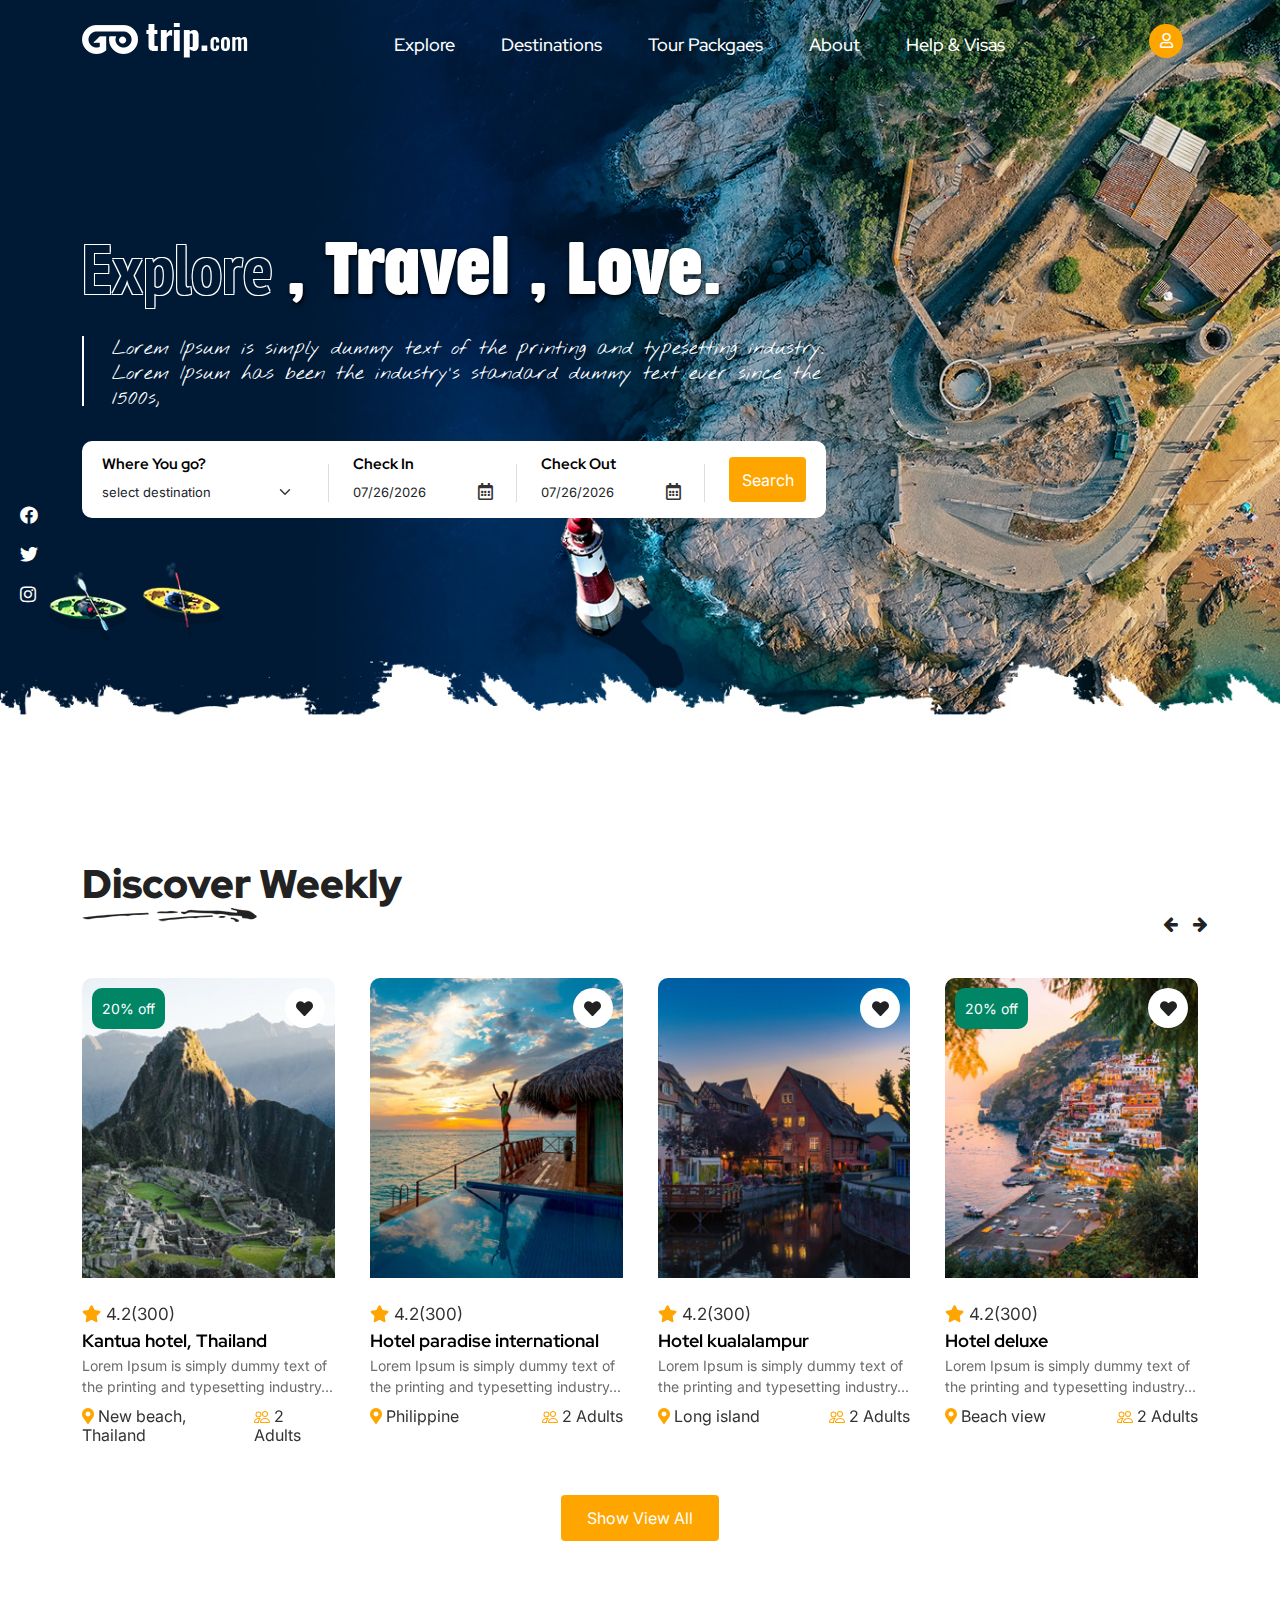
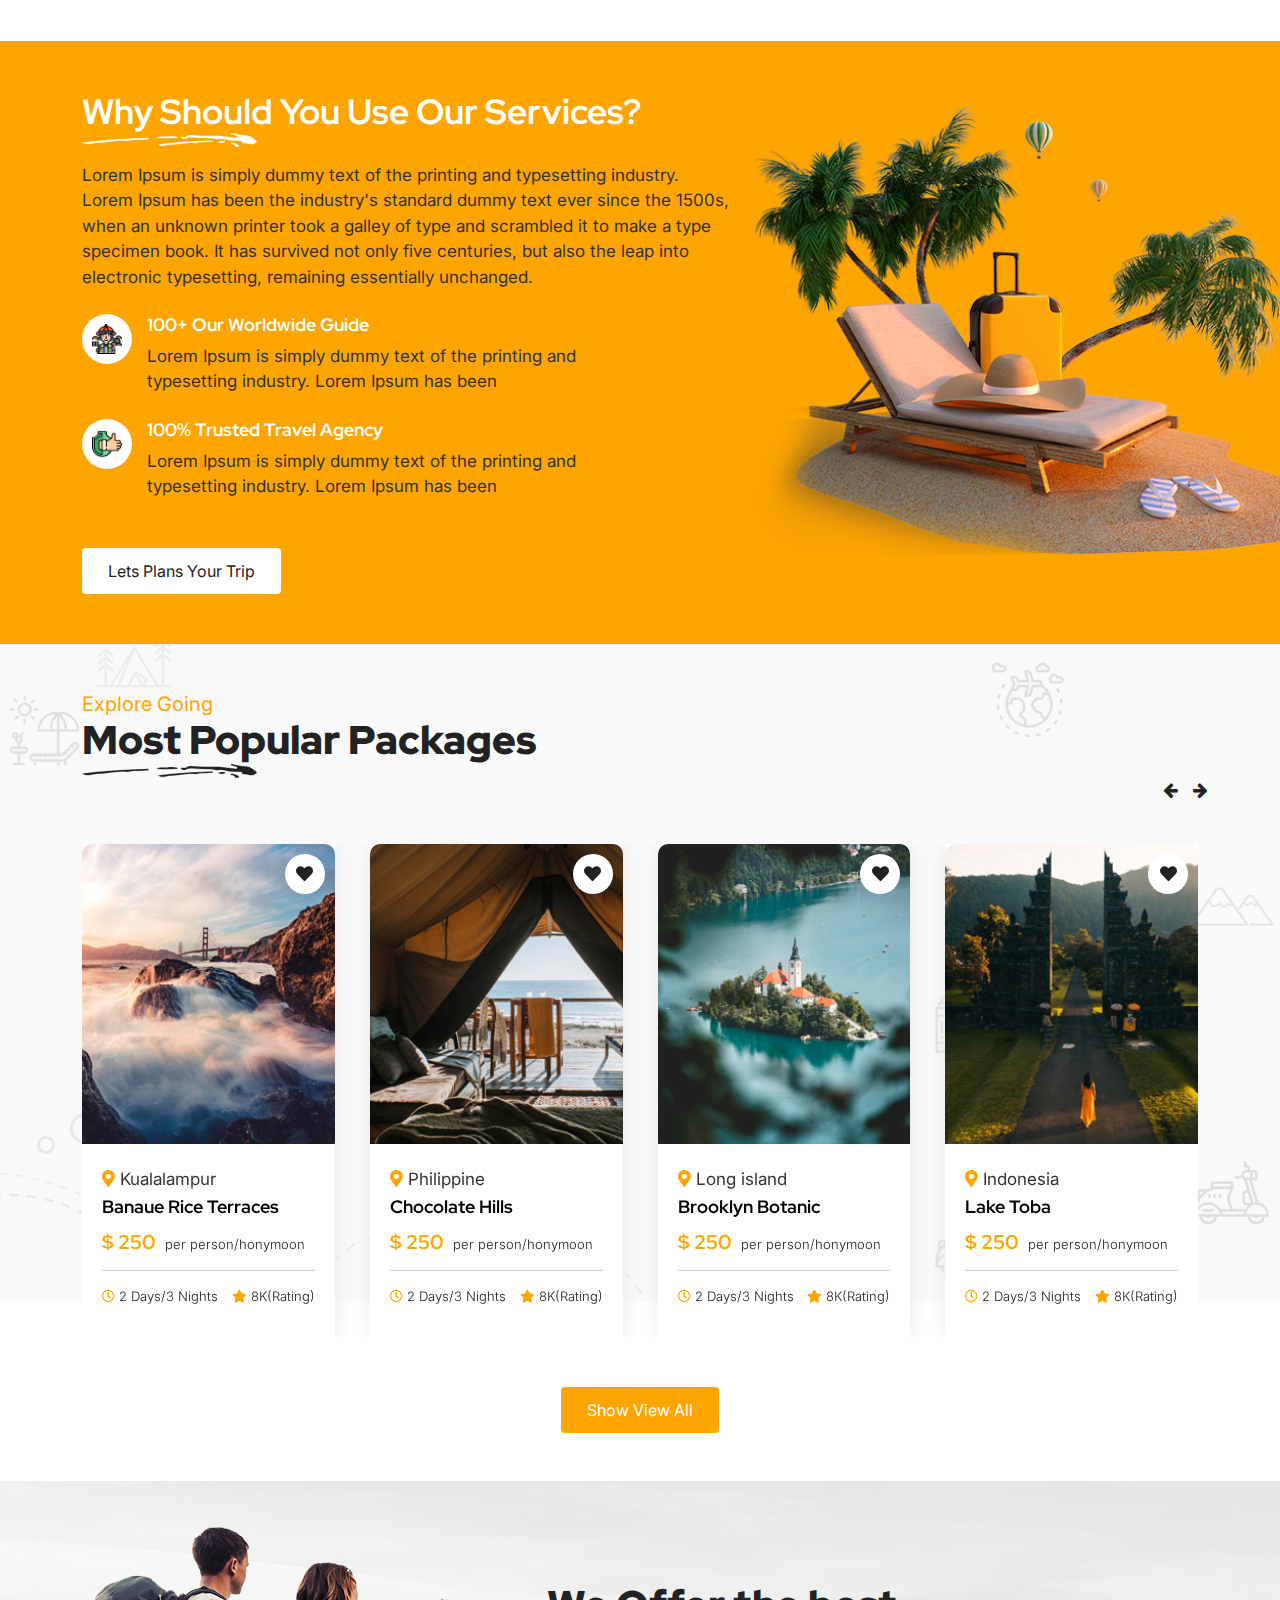
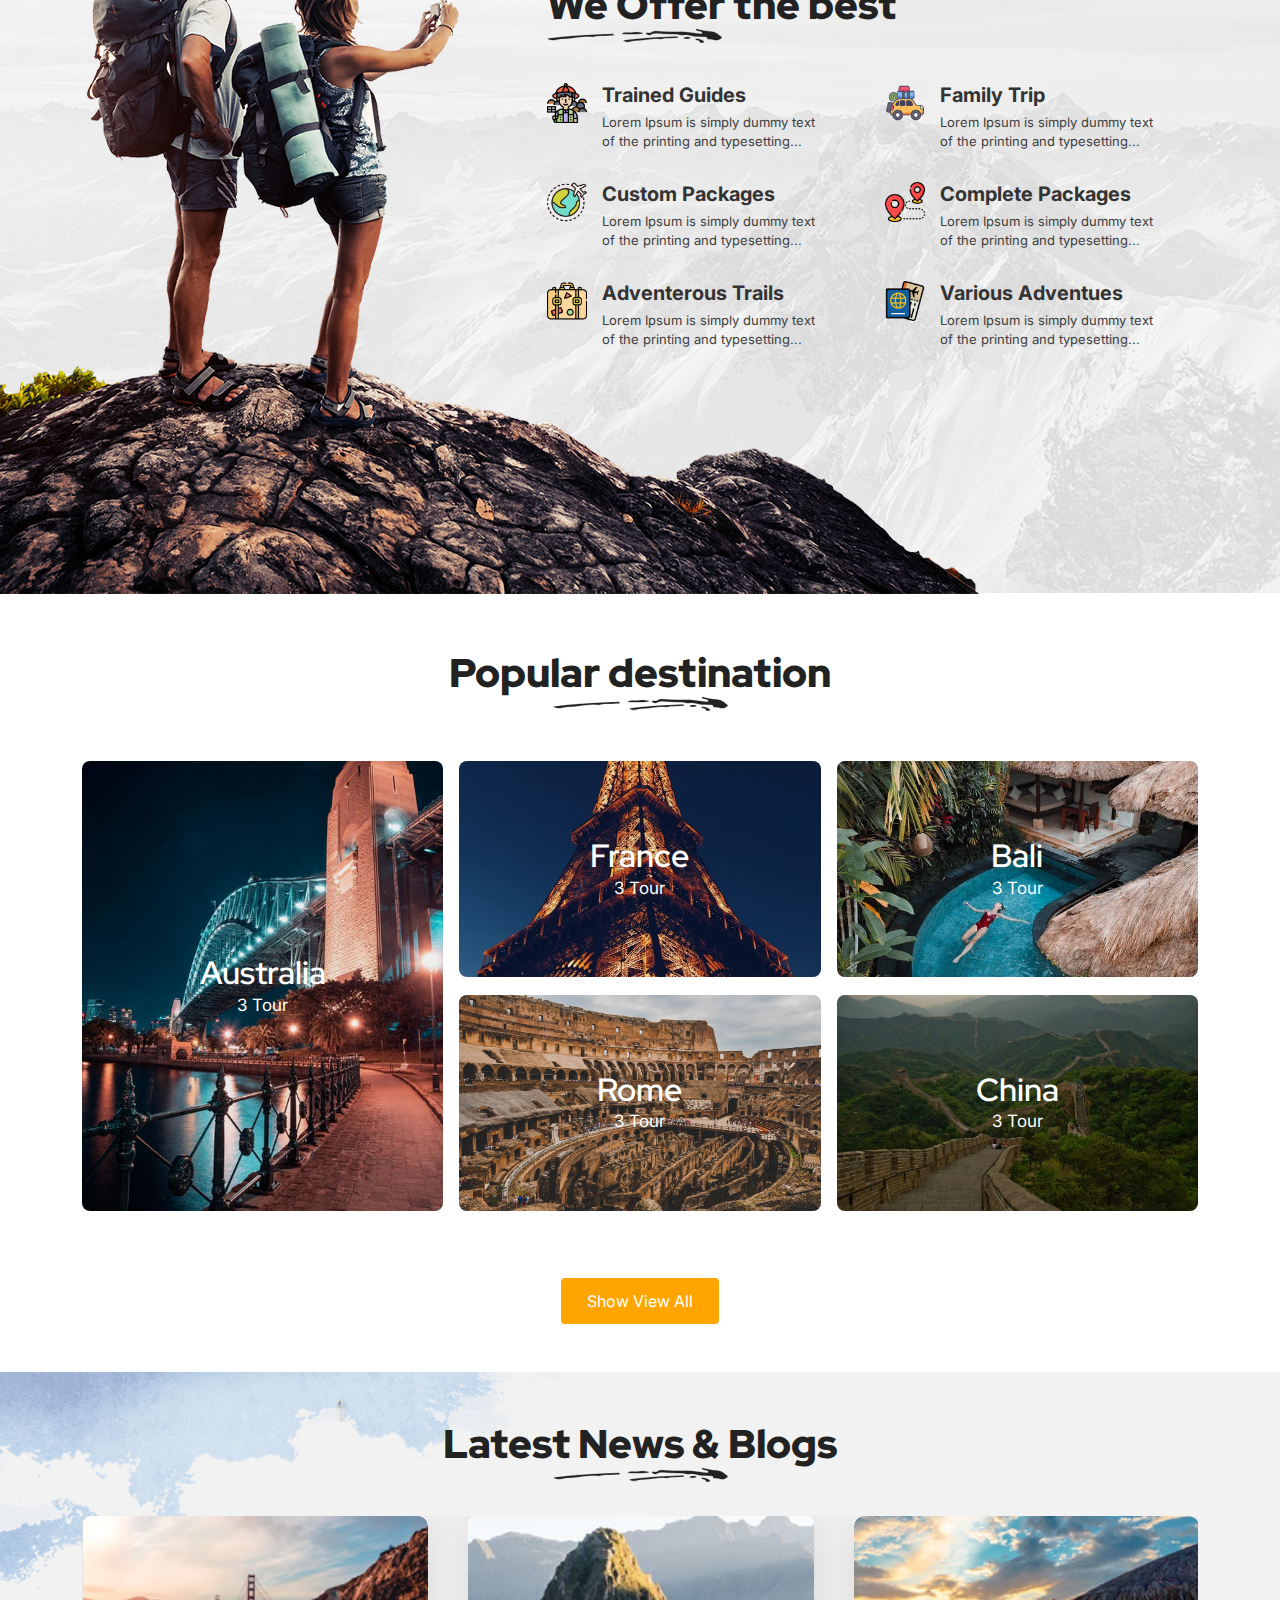
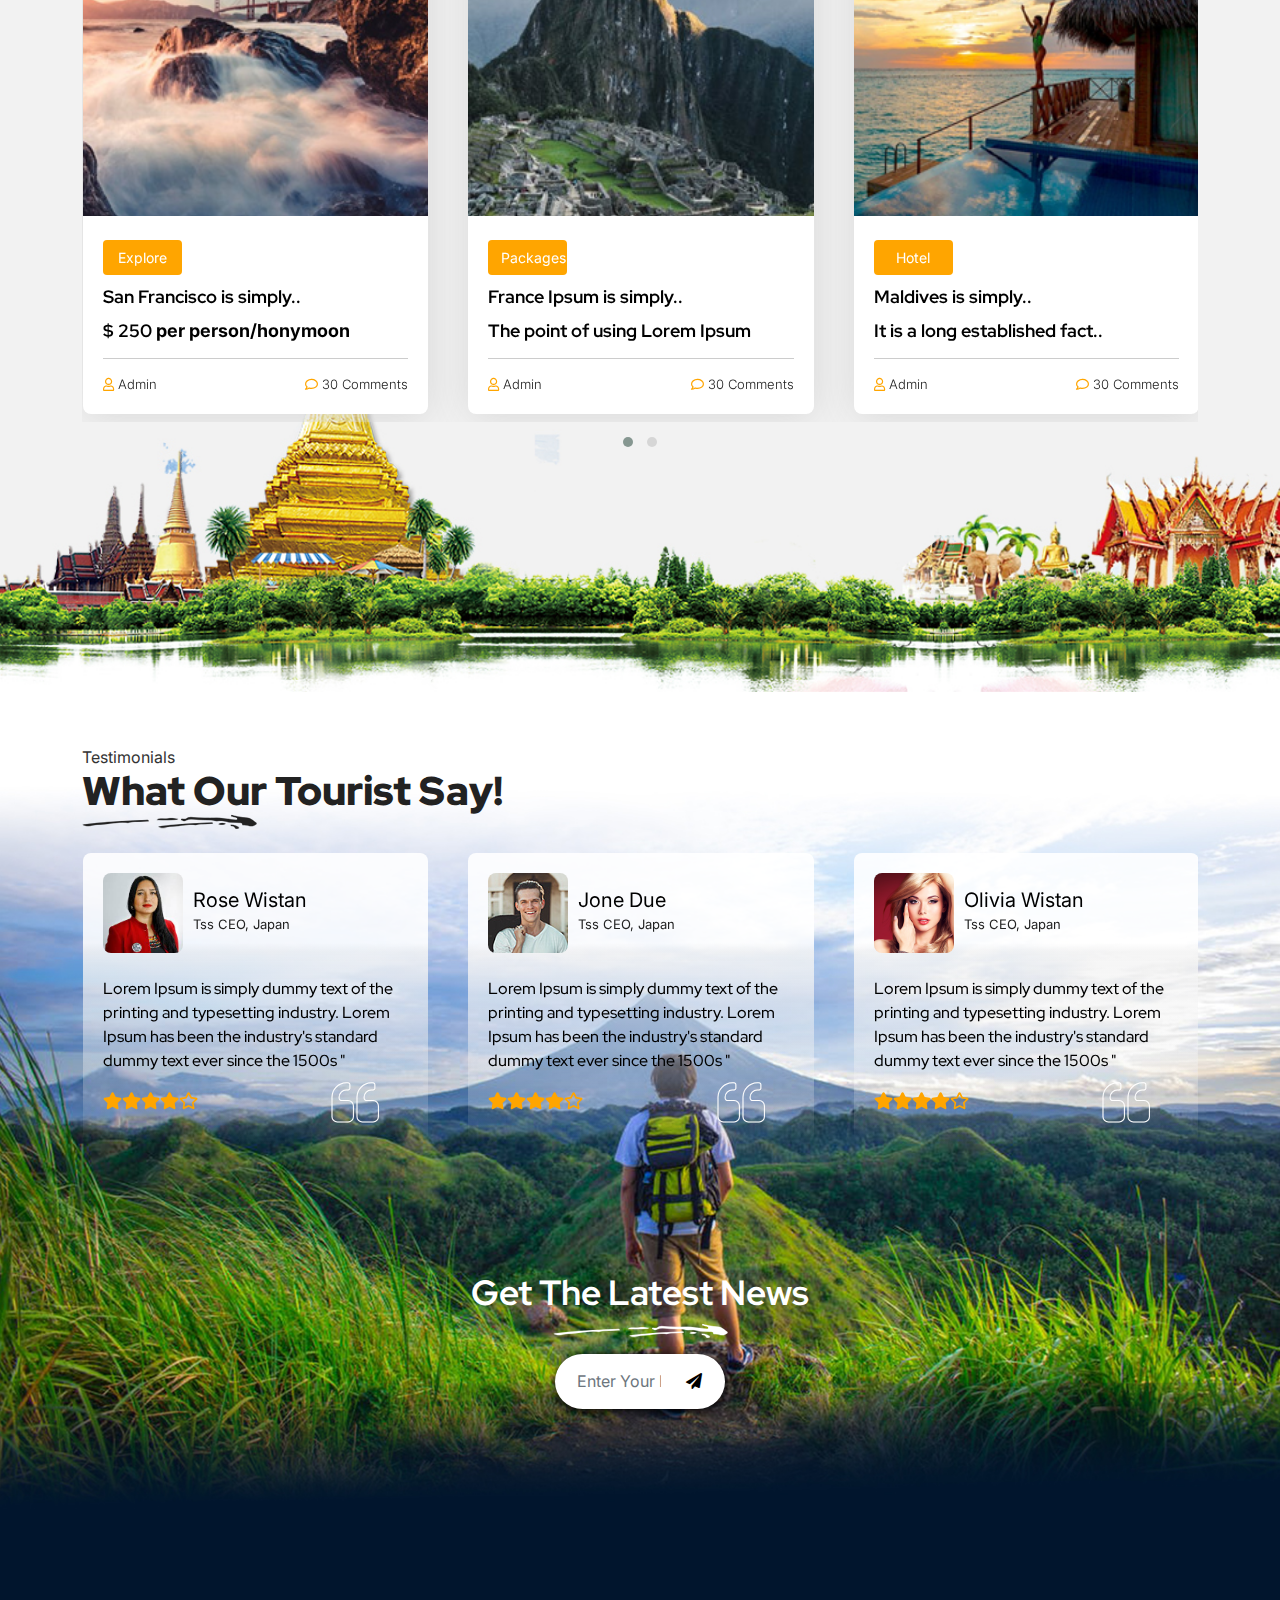
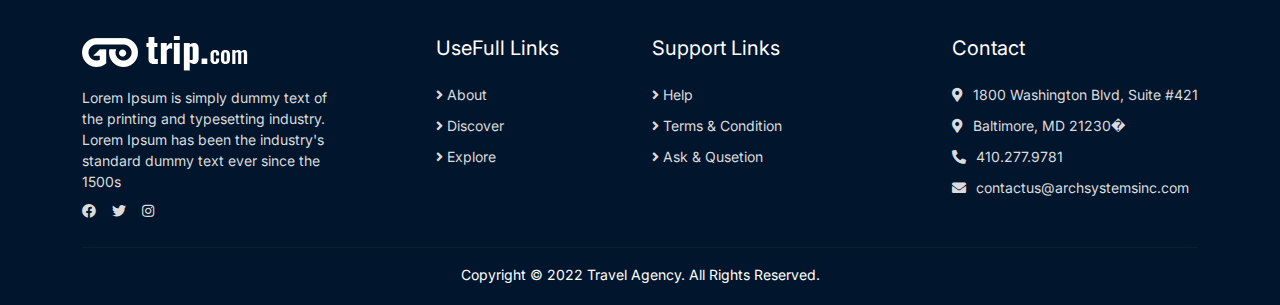
==== SIH-another(html)/index.html @ b0119474 "Major" ====
<!DOCTYPE html><html lang="en"><head>
    <!-- Required meta tags -->
    <meta charset="utf-8">
    <meta name="viewport" content="width=device-width, initial-scale=1">
    <title> Travel - Home </title>
    <link rel="shortcut icon" href="favicon.ico" type="image/x-icon">
    <!-- Bootstrap CSS -->
    <link href="css/bootstrap.min.css" rel="stylesheet">
    <link href="css/aos.css" rel="stylesheet">
    

     <link rel="stylesheet" href="css/aos_1.css">
    <link rel="stylesheet" href="css/bootstrap-icons.css">
    <link rel="stylesheet" type="text/css" href="css/font-awesome.min.css">

    <link rel="preconnect" href="https://fonts.googleapis.com">
    <link rel="preconnect" href="https://fonts.gstatic.com" crossorigin="">
    <link href="https://fonts.googleapis.com/css2?family=Inter:wght@200;300;400&amp;family=Kaushan+Script&amp;family=Nothing+You+Could+Do&amp;family=Open+Sans:wght@300;400;500;600&amp;family=PT+Sans+Narrow:wght@700&amp;family=Red+Hat+Display:wght@400;500;600;700;800;900&amp;display=swap" rel="stylesheet">

    <link href="css/all.min.css" rel="stylesheet">
    <link href="css/style.css" rel="stylesheet">
    
    <link rel="stylesheet" href="css/owl.carousel.min.css">
    <link rel="stylesheet" href="css/owl.theme.default.min.css">

    <link href="css/datepicker.css" rel="stylesheet" type="text/css">
   
  </head>

<body>
<header>
  <div class="main-menu-div float-start w-100">
    
    <nav class="navbar navbar-expand-lg navbar-light">
      <div class="container">
        <a class="navbar-brand" href="index.html">
            <img src="images/logo.png" class="delf" alt="logo">
            <img src="images/logo-color.png" class="color-logo" alt="logo">
        </a>
        <button class="navbar-toggler" type="button" data-bs-toggle="offcanvas" data-bs-target="#mobilemenu">
          <i class="fas fa-bars"></i>
        </button>
        <div class="collapse navbar-collapse" id="navbarSupportedContent">
          <ul class="navbar-nav mx-auto mb-lg-0">
            <li class="nav-item">
              <a class="nav-link" aria-current="page" href="listing.html">Explore</a>
            </li>
            <li class="nav-item">
              <a class="nav-link" href="discover.html">Destinations</a>
            </li>
            <li class="nav-item">
              <a class="nav-link" href="tour-package.html">Tour Packgaes</a>
            </li>
            
            <li class="nav-item">
              <a class="nav-link" href="about.html">About</a>
            </li>
            <li class="nav-item">
              <a class="nav-link" href="contact.html">Help &amp; Visas</a>
            </li>
          </ul>
          
        </div>

        <div class="right-src ">
            <ul class="d-flex align-items-center list-unstyled mb-0">
              <li>
                <a data-bs-toggle="modal" data-bs-target="#loginModal" class="lgn-btn"> 
                <i class="far fa-user"></i>
                </a>
              </li>
              
            </ul>
        </div>
      </div>
    </nav>
  </div>
</header>
 <div class="banner-home float-start">
     <div class="banner-slider-m">
         
      <img src="images/banner-t.jpg" class="d-block w-100" alt="...">

     </div>

     <div class="banner-content">
       <div class="container">
          <h1>
            <span class="d-block"> <span class="strokeme"> Explore </span> , Travel , Love. </span>
          </h1>
          <p> Lorem Ipsum is simply dummy text of the printing and typesetting industry. Lorem Ipsum has been the industry's standard dummy text ever since the 1500s,  </p>

          <div class="col-md-12 col-xl-8">
              <div class="form-divs">
                <div class="row g-lg-5">
                    <div class="col-md-4">
                      <div class="comon-sc">
                          <div class="form-group">
                             <label>
                               Where You go?
                             </label>
                             <select class="form-select" aria-label="Default select example">
                              <option selected="">select destination</option>
                              <option value="1">One</option>
                              <option value="2">Two</option>
                              <option value="3">Three</option>
                            </select>
                          </div>
                      </div>
                    </div>
                    <div class="col-md-3">
                      <div class="comon-sc">
                          <div class="form-group">
                             <label>
                               Check In
                             </label>
                             <div id="datepicker2" class="input-group date" data-date-format="mm-dd-yyyy">
                              <input class="form-control" type="text" readonly="">
                              <span class="input-group-addon"><i class="far fa-calendar-alt"></i></span>
                             </div>
                          </div>
                      </div>
                    </div>
                    <div class="col-md-3">
                      <div class="comon-sc">
                          <div class="form-group">
                             <label>
                               Check Out
                             </label>
                             <div id="datepicker" class="input-group date" data-date-format="mm-dd-yyyy">
                              <input class="form-control" type="text" readonly="">
                              <span class="input-group-addon"><i class="far fa-calendar-alt"></i></span>
                             </div>
                          </div>
                      </div>
                    </div>
                    <div class="col-md-2">
                       <input type="submit" value="Search" class="btn search-btn">
                    </div>
                </div>
              </div>
          </div>
       </div>
     </div>

     <div class="socal-divs1-banner">
       <ul class="m-0 list-unstyled">
         <li>
           <a href="#"> <i class="fab fa-facebook"></i> </a>
         </li>
         <li>
          <a href="#"> <i class="fab fa-twitter"></i> </a>
          
         </li>
         <li>
          <a href="#"> <i class="fab fa-instagram"></i> </a>
          
         </li>
       </ul>
     </div>
     
     

    
 </div>

<section class="body-part">
     <div class="home-page">
         <div class="weekly-travels">
             <div class="container">
                <h2 class="comon-head-m"> Discover Weekly </h2>
                
                <div class="slide-weekly1">
                    <div class="service-slider owl-carousel owl-theme">
                       
                         <div class="comon-items-week">
                           <figure>
                             <img src="images/d-thums1.jpg" alt="png2">
                             <span class="price"> 20% off </span>
                           </figure>
                           <a class="wish-list"> <i class="fas fa-heart"></i> </a>
                           <div class="div-test1">
                              <span class="d-block start-tbs"> <i class="fas fa-star"></i> 4.2(300) </span>
                              <a href="#" class="titel-cm"> Kantua hotel, Thailand </a>
                              <p> Lorem Ipsum is simply dummy text of the printing and typesetting industry...</p>
                              <h6 class="d-flex justify-content-between align-items-center"> <span class="loactions-ts"> <i class="fas fa-map-marker-alt"></i> New beach, Thailand </span>
                                <span class="loactions-ts"> <svg xmlns="http://www.w3.org/2000/svg" width="16" height="16" fill="currentColor" class="bi bi-people" viewBox="0 0 16 16">
                                  <path d="M15 14s1 0 1-1-1-4-5-4-5 3-5 4 1 1 1 1h8zm-7.978-1A.261.261 0 0 1 7 12.996c.001-.264.167-1.03.76-1.72C8.312 10.629 9.282 10 11 10c1.717 0 2.687.63 3.24 1.276.593.69.758 1.457.76 1.72l-.008.002a.274.274 0 0 1-.014.002H7.022zM11 7a2 2 0 1 0 0-4 2 2 0 0 0 0 4zm3-2a3 3 0 1 1-6 0 3 3 0 0 1 6 0zM6.936 9.28a5.88 5.88 0 0 0-1.23-.247A7.35 7.35 0 0 0 5 9c-4 0-5 3-5 4 0 .667.333 1 1 1h4.216A2.238 2.238 0 0 1 5 13c0-1.01.377-2.042 1.09-2.904.243-.294.526-.569.846-.816zM4.92 10A5.493 5.493 0 0 0 4 13H1c0-.26.164-1.03.76-1.724.545-.636 1.492-1.256 3.16-1.275zM1.5 5.5a3 3 0 1 1 6 0 3 3 0 0 1-6 0zm3-2a2 2 0 1 0 0 4 2 2 0 0 0 0-4z"></path>
                                </svg> 2 Adults </span>
                               </h6>
                           </div>
                         </div>

                         <div class="comon-items-week">
                          <figure>
                            <img src="images/d-thums2.jpg" alt="png2">
                            
                          </figure>
                          <a class="wish-list"> <i class="fas fa-heart"></i> </a>
                          <div class="div-test1">
                             <span class="d-block start-tbs"> <i class="fas fa-star"></i> 4.2(300) </span>
                             <a href="#" class="titel-cm"> Hotel paradise international </a>
                             <p> Lorem Ipsum is simply dummy text of the printing and typesetting industry...</p>
                             <h6 class="d-flex justify-content-between align-items-center"> <span class="loactions-ts"> <i class="fas fa-map-marker-alt"></i> Philippine </span>
                               <span class="loactions-ts"> <svg xmlns="http://www.w3.org/2000/svg" width="16" height="16" fill="currentColor" class="bi bi-people" viewBox="0 0 16 16">
                                 <path d="M15 14s1 0 1-1-1-4-5-4-5 3-5 4 1 1 1 1h8zm-7.978-1A.261.261 0 0 1 7 12.996c.001-.264.167-1.03.76-1.72C8.312 10.629 9.282 10 11 10c1.717 0 2.687.63 3.24 1.276.593.69.758 1.457.76 1.72l-.008.002a.274.274 0 0 1-.014.002H7.022zM11 7a2 2 0 1 0 0-4 2 2 0 0 0 0 4zm3-2a3 3 0 1 1-6 0 3 3 0 0 1 6 0zM6.936 9.28a5.88 5.88 0 0 0-1.23-.247A7.35 7.35 0 0 0 5 9c-4 0-5 3-5 4 0 .667.333 1 1 1h4.216A2.238 2.238 0 0 1 5 13c0-1.01.377-2.042 1.09-2.904.243-.294.526-.569.846-.816zM4.92 10A5.493 5.493 0 0 0 4 13H1c0-.26.164-1.03.76-1.724.545-.636 1.492-1.256 3.16-1.275zM1.5 5.5a3 3 0 1 1 6 0 3 3 0 0 1-6 0zm3-2a2 2 0 1 0 0 4 2 2 0 0 0 0-4z"></path>
                               </svg> 2 Adults </span>
                              </h6>
                          </div>
                        </div>

                        <div class="comon-items-week">
                          <figure>
                            <img src="images/d-thums3.jpg" alt="png2">
                            
                          </figure>
                          <a class="wish-list"> <i class="fas fa-heart"></i> </a>
                          <div class="div-test1">
                             <span class="d-block start-tbs"> <i class="fas fa-star"></i> 4.2(300) </span>
                             <a href="#" class="titel-cm"> Hotel kualalampur </a>
                             <p> Lorem Ipsum is simply dummy text of the printing and typesetting industry...</p>
                             <h6 class="d-flex justify-content-between align-items-center"> <span class="loactions-ts"> <i class="fas fa-map-marker-alt"></i> Long island </span>
                               <span class="loactions-ts"> <svg xmlns="http://www.w3.org/2000/svg" width="16" height="16" fill="currentColor" class="bi bi-people" viewBox="0 0 16 16">
                                 <path d="M15 14s1 0 1-1-1-4-5-4-5 3-5 4 1 1 1 1h8zm-7.978-1A.261.261 0 0 1 7 12.996c.001-.264.167-1.03.76-1.72C8.312 10.629 9.282 10 11 10c1.717 0 2.687.63 3.24 1.276.593.69.758 1.457.76 1.72l-.008.002a.274.274 0 0 1-.014.002H7.022zM11 7a2 2 0 1 0 0-4 2 2 0 0 0 0 4zm3-2a3 3 0 1 1-6 0 3 3 0 0 1 6 0zM6.936 9.28a5.88 5.88 0 0 0-1.23-.247A7.35 7.35 0 0 0 5 9c-4 0-5 3-5 4 0 .667.333 1 1 1h4.216A2.238 2.238 0 0 1 5 13c0-1.01.377-2.042 1.09-2.904.243-.294.526-.569.846-.816zM4.92 10A5.493 5.493 0 0 0 4 13H1c0-.26.164-1.03.76-1.724.545-.636 1.492-1.256 3.16-1.275zM1.5 5.5a3 3 0 1 1 6 0 3 3 0 0 1-6 0zm3-2a2 2 0 1 0 0 4 2 2 0 0 0 0-4z"></path>
                               </svg> 2 Adults </span>
                              </h6>
                          </div>
                        </div>

                        <div class="comon-items-week">
                          <figure>
                            <img src="images/d-thums4.jpg" alt="png2">
                            <span class="price"> 20% off </span>
                          </figure>
                          <a class="wish-list"> <i class="fas fa-heart"></i> </a>
                          <div class="div-test1">
                             <span class="d-block start-tbs"> <i class="fas fa-star"></i> 4.2(300) </span>
                             <a href="#" class="titel-cm"> Hotel deluxe </a>
                             <p> Lorem Ipsum is simply dummy text of the printing and typesetting industry...</p>
                             <h6 class="d-flex justify-content-between align-items-center"> <span class="loactions-ts"> <i class="fas fa-map-marker-alt"></i> Beach view </span>
                               <span class="loactions-ts"> <svg xmlns="http://www.w3.org/2000/svg" width="16" height="16" fill="currentColor" class="bi bi-people" viewBox="0 0 16 16">
                                 <path d="M15 14s1 0 1-1-1-4-5-4-5 3-5 4 1 1 1 1h8zm-7.978-1A.261.261 0 0 1 7 12.996c.001-.264.167-1.03.76-1.72C8.312 10.629 9.282 10 11 10c1.717 0 2.687.63 3.24 1.276.593.69.758 1.457.76 1.72l-.008.002a.274.274 0 0 1-.014.002H7.022zM11 7a2 2 0 1 0 0-4 2 2 0 0 0 0 4zm3-2a3 3 0 1 1-6 0 3 3 0 0 1 6 0zM6.936 9.28a5.88 5.88 0 0 0-1.23-.247A7.35 7.35 0 0 0 5 9c-4 0-5 3-5 4 0 .667.333 1 1 1h4.216A2.238 2.238 0 0 1 5 13c0-1.01.377-2.042 1.09-2.904.243-.294.526-.569.846-.816zM4.92 10A5.493 5.493 0 0 0 4 13H1c0-.26.164-1.03.76-1.724.545-.636 1.492-1.256 3.16-1.275zM1.5 5.5a3 3 0 1 1 6 0 3 3 0 0 1-6 0zm3-2a2 2 0 1 0 0 4 2 2 0 0 0 0-4z"></path>
                               </svg> 2 Adults </span>
                              </h6>
                          </div>
                        </div>


                        <div class="comon-items-week">
                          <figure>
                            <img src="images/d-thums5.jpg" alt="png2">
                            
                          </figure>
                          <a class="wish-list"> <i class="fas fa-heart"></i> </a>
                          <div class="div-test1">
                             <span class="d-block start-tbs"> <i class="fas fa-star"></i> 4.2(300) </span>
                             <a href="#" class="titel-cm"> Zefi resort and spa </a>
                             <p> Lorem Ipsum is simply dummy text of the printing and typesetting industry...</p>
                             <h6 class="d-flex justify-content-between align-items-center"> <span class="loactions-ts"> <i class="fas fa-map-marker-alt"></i> Kathmundu, Nepal </span>
                               <span class="loactions-ts"> <svg xmlns="http://www.w3.org/2000/svg" width="16" height="16" fill="currentColor" class="bi bi-people" viewBox="0 0 16 16">
                                 <path d="M15 14s1 0 1-1-1-4-5-4-5 3-5 4 1 1 1 1h8zm-7.978-1A.261.261 0 0 1 7 12.996c.001-.264.167-1.03.76-1.72C8.312 10.629 9.282 10 11 10c1.717 0 2.687.63 3.24 1.276.593.69.758 1.457.76 1.72l-.008.002a.274.274 0 0 1-.014.002H7.022zM11 7a2 2 0 1 0 0-4 2 2 0 0 0 0 4zm3-2a3 3 0 1 1-6 0 3 3 0 0 1 6 0zM6.936 9.28a5.88 5.88 0 0 0-1.23-.247A7.35 7.35 0 0 0 5 9c-4 0-5 3-5 4 0 .667.333 1 1 1h4.216A2.238 2.238 0 0 1 5 13c0-1.01.377-2.042 1.09-2.904.243-.294.526-.569.846-.816zM4.92 10A5.493 5.493 0 0 0 4 13H1c0-.26.164-1.03.76-1.724.545-.636 1.492-1.256 3.16-1.275zM1.5 5.5a3 3 0 1 1 6 0 3 3 0 0 1-6 0zm3-2a2 2 0 1 0 0 4 2 2 0 0 0 0-4z"></path>
                               </svg> 2 Adults </span>
                              </h6>
                          </div>
                        </div>
                      
                    </div>

                    <a href="#" class="btn show-btn1 mx-auto d-table"> Show View All </a>
                </div>
             </div>
         </div>

         <div class="why-choose-divs1">
             <div class="container">
              
              <div class="col-lg-7">
                 <h5 class="comon-head-m"> Why Should You Use Our Services? </h5>
                 <p> Lorem Ipsum is simply dummy text of the printing and typesetting industry. Lorem Ipsum has been the industry's standard dummy text ever since the 1500s, when an unknown printer took a galley of type and scrambled it to make a type specimen book. It has survived not only five centuries,
                   but also the leap into electronic typesetting, remaining essentially unchanged.</p>

                 <div class="comon-choose my-4">
                   <figure>
                    <img src="images/5293953.png" alt="pn">
                   </figure>
                  <div class="coose-text">
                     <h5 class="mb-2"> 100+ Our Worldwide Guide</h5>
                     <p> Lorem Ipsum is simply dummy text of the printing and typesetting industry. Lorem Ipsum has been
                      </p>
                  </div>
                 </div>

                 <div class="comon-choose my-4">
                  <figure>
                   <img src="images/1600130.png" alt="pn">
                  </figure>
                 <div class="coose-text">
                    <h5 class="mb-2"> 100% Trusted Travel Agency</h5>
                    <p> Lorem Ipsum is simply dummy text of the printing and typesetting industry. Lorem Ipsum has been
                     </p>
                 </div>
                </div>

                 <a href="#" class="btn let-bnt"> Lets Plans Your Trip </a>
              </div>
             </div>
         </div>

         <div class="poular-packges py-5">
           <div class="container">
               <h5 class="sub-textb"> Explore Going </h5>
               <h2 class="comon-head-m"> Most Popular Packages </h2>

               <div class="slide-weekly2">
                  <div class="service-slider owl-carousel owl-theme">
                    
                      <div class="comon-items-week">
                        <figure>
                          <img src="images/d-thums-nx2.jpg" alt="png2">
                        
                        </figure>
                        <a class="wish-list"> <i class="fas fa-heart"></i> </a>
                        <div class="div-test1">
                          <span class="loactions-ts d-block"> <i class="fas fa-map-marker-alt"></i> Kualalampur </span>
                            
                            <a href="#" class="titel-cm"> Banaue Rice Terraces </a>
                            
                            <h5> $ 250 <span>per person/honymoon</span> </h5>

                            <hr>

                            <div class="d-md-flex align-items-center bt-rating justify-content-between">
                               <span> <i class="far fa-clock"></i> 2 Days/3 Nights </span>
                               <span> <i class="fas fa-star"></i> 8K(Rating) </span>
                            </div>
                        </div>
                      </div>


                      <div class="comon-items-week">
                        <figure>
                          <img src="images/d-thums-nx1.jpg" alt="png2">
                        
                        </figure>
                        <a class="wish-list"> <i class="fas fa-heart"></i> </a>
                        <div class="div-test1">
                          <span class="loactions-ts d-block"> <i class="fas fa-map-marker-alt"></i> Philippine</span>
                            
                            <a href="#" class="titel-cm"> Chocolate Hills </a>
                            
                            <h5> $ 250 <span>per person/honymoon</span> </h5>

                            <hr>

                            <div class="d-md-flex align-items-center bt-rating justify-content-between">
                               <span> <i class="far fa-clock"></i> 2 Days/3 Nights </span>
                               <span> <i class="fas fa-star"></i> 8K(Rating) </span>
                            </div>
                        </div>
                      </div>


                      <div class="comon-items-week">
                        <figure>
                          <img src="images/d-thums-nx3.jpg" alt="png2">
                        
                        </figure>
                        <a class="wish-list"> <i class="fas fa-heart"></i> </a>
                        <div class="div-test1">
                          <span class="loactions-ts d-block"> <i class="fas fa-map-marker-alt"></i> Long island </span>
                            
                            <a href="#" class="titel-cm"> Brooklyn Botanic </a>
                            
                            <h5> $ 250 <span>per person/honymoon</span> </h5>

                            <hr>

                            <div class="d-md-flex align-items-center bt-rating justify-content-between">
                               <span> <i class="far fa-clock"></i> 2 Days/3 Nights </span>
                               <span> <i class="fas fa-star"></i> 8K(Rating) </span>
                            </div>
                        </div>
                      </div>


                      <div class="comon-items-week">
                        <figure>
                          <img src="images/d-thums-nx4.jpg" alt="png2">
                        
                        </figure>
                        <a class="wish-list"> <i class="fas fa-heart"></i> </a>
                        <div class="div-test1">
                          <span class="loactions-ts d-block"> <i class="fas fa-map-marker-alt"></i> Indonesia </span>
                            
                            <a href="#" class="titel-cm"> Lake Toba </a>
                            
                            <h5> $ 250 <span>per person/honymoon</span> </h5>

                            <hr>

                            <div class="d-md-flex align-items-center bt-rating justify-content-between">
                               <span> <i class="far fa-clock"></i> 2 Days/3 Nights </span>
                               <span> <i class="fas fa-star"></i> 8K(Rating) </span>
                            </div>
                        </div>
                      </div>


                      <div class="comon-items-week">
                        <figure>
                          <img src="images/d-thums2.jpg" alt="png2">
                        
                        </figure>
                        <a class="wish-list"> <i class="fas fa-heart"></i> </a>
                        <div class="div-test1">
                          <span class="loactions-ts d-block"> <i class="fas fa-map-marker-alt"></i> New beach, Thailand </span>
                            
                            <a href="#" class="titel-cm"> Kantua hotel, Thailand </a>
                            
                            <h5> $ 250 <span>per person/honymoon</span> </h5>

                            <hr>

                            <div class="d-md-flex align-items-center bt-rating justify-content-between">
                               <span> <i class="far fa-clock"></i> 2 Days/3 Nights </span>
                               <span> <i class="fas fa-star"></i> 8K(Rating) </span>
                            </div>
                        </div>
                      </div>

                    
                  </div>

                  <a href="#" class="btn show-btn1 mx-auto d-table"> Show View All </a>
               </div>


           </div>

           <!-- <figure class="bg-gs-1">
             <img src="images/bg-gs.jpg" alt="bg-gs"/>
           </figure> -->

         </div>

         <div class="services-mountain">
             <div class="container">
                <div class="col-lg-7 d-table ms-auto">
                    <h2 class="comon-head-m"> We Offer the best </h2>
                    <div class="row row-cols-1 row-cols-md-2 mt-4">
                        <div class="col">
                           <div class="comon-office-divs">
                              <figure>
                                 <img src="images/5293953.png" alt="pn">
                              </figure>
                              <div class="right-test-of">
                                 <h5> Trained Guides </h5>
                                 <p> Lorem Ipsum is simply dummy text of the printing and typesetting...

                                 </p>
                              </div>
                           </div>
                        </div>

                        <div class="col">
                          <div class="comon-office-divs">
                             <figure>
                                <img src="images/2832064.png" alt="pn">
                             </figure>
                             <div class="right-test-of">
                                <h5> Family Trip </h5>
                                <p> Lorem Ipsum is simply dummy text of the printing and typesetting...

                                </p>
                             </div>
                          </div>
                       </div>

                       <div class="col">
                        <div class="comon-office-divs">
                           <figure>
                              <img src="images/761505.png" alt="pn">
                           </figure>
                           <div class="right-test-of">
                              <h5> Custom Packages </h5>
                              <p> Lorem Ipsum is simply dummy text of the printing and typesetting...

                              </p>
                           </div>
                        </div>
                     </div>

                     <div class="col">
                      <div class="comon-office-divs">
                         <figure>
                            <img src="images/854945.png" alt="pn">
                         </figure>
                         <div class="right-test-of">
                            <h5> Complete Packages </h5>
                            <p> Lorem Ipsum is simply dummy text of the printing and typesetting...

                            </p>
                         </div>
                      </div>
                     </div>

                     <div class="col">
                      <div class="comon-office-divs">
                         <figure>
                            <img src="images/3069208.png" alt="pn">
                         </figure>
                         <div class="right-test-of">
                            <h5> Adventerous Trails </h5>
                            <p> Lorem Ipsum is simply dummy text of the printing and typesetting...

                            </p>
                         </div>
                      </div>
                     </div>

                     <div class="col">
                      <div class="comon-office-divs">
                         <figure>
                            <img src="images/620686.png" alt="pn">
                         </figure>
                         <div class="right-test-of">
                            <h5> Various Adventues </h5>
                            <p> Lorem Ipsum is simply dummy text of the printing and typesetting...

                            </p>
                         </div>
                      </div>
                     </div>


                    </div>
                </div>
             </div>
         </div>

         <div class="poluar-destinations py-5">
            <div class="container">
                <h2 class="text-center comon-head-m"> Popular destination </h2>
                <div class="row g-lg-3 mt-5">
                    <div class="col-md-4">
                       <a href="#" class="comon-ps-1 big-ds">
                          <figure>
                              <img src="images/ds1.jpeg" alt="ds">
                          </figure>
                          <div class="content-text2">
                             <h2> Australia </h2>
                             <p>3 Tour </p>
                             <h6 class="btn "> Dicover <i class="fas fa-long-arrow-alt-right"></i></h6>
                          </div>
                       </a>
                    </div>
                    <div class="col-md-8">
                       <div class="row row-cols-1 row-cols-md-2 gx-lg-3">
                           <div class="col">
                               <a href="#" class="comon-ps-1 small-ds">
                                  <figure>
                                      <img src="images/france.jpeg" alt="ds">
                                  </figure>
                                  <div class="content-text2">
                                    <h2>France</h2>
                                    <p>3 Tour </p>
                                    <h6 class="btn "> Dicover <i class="fas fa-long-arrow-alt-right"></i></h6>
                                  </div>
                              </a>
                           </div>
                           <div class="col">
                             <a href="#" class="comon-ps-1 small-ds">
                               <figure>
                                   <img src="images/bali.jpeg" alt="ds">
                               </figure>
                               <div class="content-text2">
                                 <h2>Bali</h2>
                                 <p>3 Tour </p>
                                 <h6 class="btn "> Dicover <i class="fas fa-long-arrow-alt-right"></i></h6>
                               </div>
                             </a>
                           </div>
                           <div class="col">
                            <a href="#" class="comon-ps-1 small-ds">
                              <figure>
                                  <img src="images/rome.jpeg" alt="ds">
                              </figure>
                              <div class="content-text2">
                                <h2>Rome</h2>
                                <p>3 Tour </p>
                                <h6 class="btn "> Dicover <i class="fas fa-long-arrow-alt-right"></i></h6>
                              </div>
                            </a>
                          </div>

                          <div class="col">
                            <a href="#" class="comon-ps-1 small-ds">
                              <figure>
                                  <img src="images/china.jpeg" alt="ds">
                              </figure>
                              <div class="content-text2">
                                <h2>China</h2>
                                <p>3 Tour </p>
                                <h6 class="btn "> Dicover <i class="fas fa-long-arrow-alt-right"></i></h6>
                              </div>
                            </a>
                          </div>
                       </div>
                    </div>
                </div>

                <a href="#" class="btn show-btn1 mx-auto d-table"> Show View All </a>
            </div>
         </div>
         <div class="blogs-divs py-5">
            <div class="container">
               <h1 class="text-center comon-head-m"> Latest News &amp; Blogs </h1>
               <div class="blogs-slide1 mt-5">
                   <div class="latest-blog owl-carousel owl-theme">

                    <div class="comon-items-week">
                      <figure>
                        <img src="images/d-thums-nx2.jpg" alt="png2">
                      
                      </figure>
                     
                      <div class="div-test1">
                        <span class="tags btn d-block"> Explore </span>
                          
                          <a href="#" class="titel-cm"> San Francisco is simply.. </a>
                          
                          <h5> $ 250 <span>per person/honymoon</span> </h5>

                          <hr>

                          <div class="d-md-flex align-items-center bt-rating justify-content-between">
                             <span> <i class="far fa-user"></i> Admin </span>
                             <span> <i class="far fa-comment"></i> 30 Comments </span>
                          </div>
                      </div>
                    </div>

                    <div class="comon-items-week">
                      <figure>
                        <img src="images/d-thums1.jpg" alt="png2">
                      
                      </figure>
                     
                      <div class="div-test1">
                        <span class="tags btn d-block"> Packages </span>
                          
                          <a href="#" class="titel-cm"> France Ipsum is simply.. </a>
                          
                          <h5> The point of using Lorem Ipsum </h5>

                          <hr>

                          <div class="d-md-flex align-items-center bt-rating justify-content-between">
                             <span> <i class="far fa-user"></i> Admin </span>
                             <span> <i class="far fa-comment"></i> 30 Comments </span>
                          </div>
                      </div>
                    </div>

                    <div class="comon-items-week">
                      <figure>
                        <img src="images/d-thums2.jpg" alt="png2">
                      
                      </figure>
                     
                      <div class="div-test1">
                        <span class="tags btn d-block"> Hotel </span>
                          
                          <a href="#" class="titel-cm"> Maldives is simply.. </a>
                          
                          <h5> It is a long established fact.. </h5>

                          <hr>

                          <div class="d-md-flex align-items-center bt-rating justify-content-between">
                             <span> <i class="far fa-user"></i> Admin </span>
                             <span> <i class="far fa-comment"></i> 30 Comments </span>
                          </div>
                      </div>
                    </div>

                    <div class="comon-items-week">
                      <figure>
                        <img src="images/d-thums4.jpg" alt="png2">
                      
                      </figure>
                     
                      <div class="div-test1">
                        <span class="tags btn d-block"> Explore </span>
                          
                          <a href="#" class="titel-cm">  Princesa Subterranean River .. </a>
                          
                          <h5> $ 250 <span>per person/honymoon</span> </h5>

                          <hr>

                          <div class="d-md-flex align-items-center bt-rating justify-content-between">
                             <span> <i class="far fa-user"></i> Admin </span>
                             <span> <i class="far fa-comment"></i> 30 Comments </span>
                          </div>
                      </div>
                    </div>

                   </div>
               </div>
            </div>
           
         </div>

        
         


        


         <div class="subcribe-part pt-2">

          <div class="testimonals-div-new mt-5">
            <div class="container">
              <h6 class="sub-ts"> Testimonials </h6>
              <h1 class="comon-head-m mb-2"> What Our Tourist Say! </h1>
                <div class="silde-ts-new">
                    <div class="testimonals-slide mt-2 owl-carousel owl-theme">
                      <div class="items-ts">
                        <div class="d-md-flex">
                          <figure>
                            <img src="images/team3.jpg" alt="tm">
                          </figure>
                          <h5> Rose Wistan 
                            <span class="d-block"> Tss CEO, Japan </span>
                          </h5>
                        </div>
                          
                          <p class="mt-4">Lorem Ipsum is simply dummy text of the printing and typesetting industry. Lorem Ipsum has been the
                            industry's standard dummy text ever since the 1500s "</p>

                          <span class="rt-t mt-3 d-table">
                            <i class="fas fa-star"></i> <i class="fas fa-star"></i>
                            <i class="fas fa-star"></i> <i class="fas fa-star"></i>
                            <i class="far fa-star"></i>
                          </span>

                       
                         
                      </div>

                      <div class="items-ts">
                        <div class="d-md-flex">
                          <figure>
                            <img src="images/testimonials-1-1.jpg" alt="tm">
                          </figure>
                          <h5> Jone Due
                            <span class="d-block"> Tss CEO, Japan </span>
                          </h5>
                        </div>
                          
                          <p class="mt-4">Lorem Ipsum is simply dummy text of the printing and typesetting industry. Lorem Ipsum has been the
                            industry's standard dummy text ever since the 1500s "</p>

                          <span class="rt-t mt-3 d-table">
                            <i class="fas fa-star"></i> <i class="fas fa-star"></i>
                            <i class="fas fa-star"></i> <i class="fas fa-star"></i>
                            <i class="far fa-star"></i>
                          </span>

                       
                         
                      </div>


                      <div class="items-ts">
                        <div class="d-md-flex">
                          <figure>
                            <img src="images/Profile.jpg" alt="tm">
                          </figure>
                          <h5> Olivia Wistan 
                            <span class="d-block"> Tss CEO, Japan </span>
                          </h5>
                        </div>
                          
                          <p class="mt-4">Lorem Ipsum is simply dummy text of the printing and typesetting industry. Lorem Ipsum has been the
                            industry's standard dummy text ever since the 1500s "</p>

                          <span class="rt-t mt-3 d-table">
                            <i class="fas fa-star"></i> <i class="fas fa-star"></i>
                            <i class="fas fa-star"></i> <i class="fas fa-star"></i>
                            <i class="far fa-star"></i>
                          </span>

                       
                         
                      </div>


                    </div>
                </div>
            </div>
         </div>
         
             <div class="inside-nms">
                  <div class="container">
                    <h1 class="text-center comon-head-m"> Get The Latest News </h1>

                    <div class="emil-sub col-lg-5 mx-auto d-flex align-items-center justify-content-center">
                        <input type="text" class="form-control" placeholder="Enter Your Email">
                        <button class="btn subucr"> <i class="fas fa-paper-plane"></i> </button>
                    </div>
                  </div>
             </div>
         </div>
        


     </div>
</section>


 
 <footer>
 
  
  
    <div class="footer-link-div float-start">
        <div class="container">
           <div class="row row-cols-1 row-cols-md-2  row-cols-lg-4">
              <div class="col">
                 <div class="comon-footer-div pt-4">
                     <a href="#">
                        <img src="images/logo.png" alt="logo">
                     </a>
                     <p class="mt-2"> Lorem Ipsum is simply dummy text of the printing and typesetting industry. Lorem Ipsum has been the industry's standard dummy text ever since the 1500s</p>
                   
                     <ul class="m-0 mt-2 list-unstyled d-flex">
                      <li>
                        <a href="#"> <i class="fab fa-facebook"></i> </a>
                      </li>
                      <li class="mx-3">
                       <a href="#"> <i class="fab fa-twitter"></i> </a>
                       
                      </li>
                      <li>
                       <a href="#"> <i class="fab fa-instagram"></i> </a>
                       
                      </li>
                    </ul>
                 </div>
              </div>
              <div class="col">
                <div class="comon-footer-div pt-4 d-grid justify-content-md-center">
                    <h5 class="text-white">UseFull Links
                    </h5>
                    <ul class="list-unstyled mt-4">
                      <li>
                        <a href="#"> <i class="fas fa-angle-right"></i>  About </a>
                      </li>
                      <li>
                        <a href="#"> <i class="fas fa-angle-right"></i> Discover
                        </a>
                      </li>
                      <li>
                        <a href="#"> <i class="fas fa-angle-right"></i> Explore
                        </a>
                      </li>
                      
                     
                    </ul>
                </div>
              </div>
              <div class="col">
                <div class="comon-footer-div pt-4 justify-content-md-start  d-grid">
                    <h5 class="text-white">Support Links</h5>
                    <ul class="list-unstyled mt-4 no-code-div">
                      <li>
                        <a href="#"> <i class="fas fa-angle-right"></i> Help
                        </a>
                      </li>
                      <li>
                        <a href="#"> <i class="fas fa-angle-right"></i> Terms &amp; Condition
                        </a>
                      </li>
                      <li>
                        <a href="#"> <i class="fas fa-angle-right"></i> Ask &amp; Qusetion
                        </a>
                      </li>

                     
                   
                    </ul>
                </div>
              </div>

              <div class="col">
                <div class="comon-footer-div pt-4 d-grid justify-content-md-end">
                  <h5 class="text-white">Contact
                  </h5>
                    <ul class="contact-link list-unstyled mt-4">
                      <li> <i class="fas fa-map-marker-alt"></i> <span>1800 Washington Blvd, Suite #421
                     </span> </li>
                   
                      <li> <i class="fas fa-map-marker-alt"></i> <span> Baltimore, MD 21230�&nbsp;
                     </span> </li>
                     <li> <i class="fas fa-phone-alt"></i> <span> 410.277.9781
                     </span> </li>
                     <li><i class="fas fa-envelope"></i> <span>  contactus@archsystemsinc.com </span> </li>
                     

                    </ul>
                  
                  
                </div>
             </div>
             
           </div>
           <hr>
            <div class="d-lg-flex justify-content-center">
              <p class="text-center text-white"> Copyright © 2022 Travel Agency. All Rights Reserved.</p>
              
            </div>
        </div>
        
    </div>
 </footer>




 <div class="offcanvas offcanvas-top mobile-menu-div special-menu-div" id="mboile-show-menu">
  <div class="offcanvas-header px-lg-5">
    <a href="index.html" class="logo-side">
      <img src="images/logo.png" alt="logo">
    </a>
    <button type="button" class="close-menu" data-bs-dismiss="offcanvas" aria-label="Close">
      <i class="bi bi-x-lg"></i>
     </button>
  </div>
  <div class="offcanvas-body position-relative">
    <div class="head-contact col-lg-10 mx-auto">
       <div class="row row-cols-1 row-cols-lg-4">
          <div class="col">
              <div class="top-comon-fotter">
                  <h5> About </h5>
                  <ul class="list-unstyled">
                    <li>
                      <a class="dropdown-item" href="#">Overview</a>
                      <a class="dropdown-item" href="#">Advisory Board</a>
                      <a class="dropdown-item" href="#">Clients-Partners</a>
                      <a class="dropdown-item" href="#">Sectors</a>
                    </li>
                  </ul>
              </div>
          </div>
          <div class="col">
            <div class="top-comon-fotter mx-lg-auto d-table">
                <h5> Services </h5>
                <ul class="list-unstyled ">
                  <li>
                    <a class="dropdown-item" href="#">Arch Expertise</a>
                    <a class="dropdown-item" href="#">Human-Centered Design Product - iHCD</a>
                  </li>
                </ul>
            </div>
          </div>
          <div class="col">
            <div class="top-comon-fotter ms-lg-auto d-table">
                <h5> Vehicles </h5>
                <ul class="list-unstyled">
                  <li>
                    <a class="dropdown-item" href="#">GSA Schedules</a>
                    <a class="dropdown-item" href="#">8(a) STARS III</a>
                    <a class="dropdown-item" href="#">CIO SP3</a>
                    <a class="dropdown-item" href="#">SPARC</a>
                    <a class="dropdown-item" href="#">MD CAT+</a>
                    <a class="dropdown-item" href="#">Other IDIQs</a>
                  </li>
                </ul>
            </div>
          </div>
          <div class="col">
            <div class="top-comon-fotter ms-lg-auto d-table">
                <h5> Contact </h5>
                <ul class="list-unstyled">
                  <li>
                    <a class="dropdown-item" href="#">Social
                      News</a>
                    <a class="dropdown-item" href="#">Careers</a>
                    <a class="dropdown-item" href="#">Contacts</a>
                  </li>
                </ul>
            </div>
        </div>
       </div>
      <ul class="side-media list-unstyled">
         <li> <a href="#"> <i class="fab fa-facebook-f"></i> </a> </li>
         <li> <a href="#"> <i class="fab fa-twitter"></i> </a> </li>
         <li> <a href="#"> <i class="fab fa-google-plus-g"></i> </a> </li>
         <li> <a href="#"> <i class="fab fa-instagram"></i> </a> </li>
      </ul>
    </div>
  </div>
</div>


<div class="modal fade login-div-modal" id="loginModal">
  <div class="modal-dialog">
    <div class="modal-content">
      <div class="modal-header">
        
      </div>
      <div class="modal-body">
         
        <div class="com-div-md">
          <span class="text-center d-table m-auto user-icon"> <i class="fas fa-user-circle"></i> </span>
          <h5 class="text-center mb-3"> Sign In </h5>
          <button type="button" class="close" data-bs-dismiss="modal" aria-label="Close">
           <span aria-hidden="true">×</span>
         </button>
          <div class="login-modal-pn">
          
           <div class="cm-select-login mt-3">
             <div class="country-dp">
               
               <input type="email" class="form-control" placeholder="Username Or Email">
             </div>
             <div class="phone-div">
               
                <input type="password" class="form-control" placeholder="Password">
             </div>
             
          
           </div>
           
           
           
           <button class="btn continue-bn"> <i class="fas fa-lock"></i> SIGN IN </button>
         </div>

         <p class="text-center  mt-3">  
          <a data-bs-toggle="modal" class="regster-bn" data-bs-target="#lostpsModal" data-bs-dismiss="modal"> Lost Password ? </a>  </p>
          
          
           <p class="text-center  mt-3"> Do not have an account? 
             <a data-bs-toggle="modal" class="regster-bn" data-bs-target="#registerModal" data-bs-dismiss="modal"> Register </a>  </p>
        </div>

      
      </div>
      
    </div>
  </div>
</div>

<div class="modal fade login-div-modal" id="registerModal">
  <div class="modal-dialog">
    <div class="modal-content">
      <div class="modal-header">
        
      </div>
      <div class="modal-body">
        <div class="com-div-md">
          <span class="text-center d-table m-auto user-icon"> <i class="fas fa-user-circle"></i> </span>
          <h5 class="text-center mb-3"> Register </h5>
          <button type="button" class="close" data-bs-dismiss="modal" aria-label="Close">
           <span aria-hidden="true">×</span>
         </button>
          <div class="login-modal-pn">
          
           <div class="cm-select-login mt-3">
             <div class="country-dp">
               
               <input type="text" class="form-control" placeholder="Full Name">
             </div>
             <div class="phone-div">
              
                <input type="email" class="form-control" placeholder="Email or Phone Number">
             </div>
             <div class="phone-div">
           
               <input type="password" class="form-control" placeholder="Create Password">
             </div>
             <div class="phone-div">
           
              <input type="password" class="form-control" placeholder="Confirm Password">
            </div>
             
            <div class="forget2 mt-3 ml-3 d-flex justify-content-between">
              <input type="checkbox" class="form-check-input" id="exampleCheck1">
                <label class="form-check-label" for="exampleCheck1"> By clicking Register, you agree to our
                  Terms of Use
                  and
                  Cookie Policy</label>
             </div>
          
           </div>
           
           
           
           <button class="btn continue-bn"> Register </button>
         </div>

           <p class="text-center  mt-3"> Do not have an account? 
             <a data-bs-toggle="modal" class="regster-bn" data-bs-target="#loginModal" data-bs-dismiss="modal"> Login </a>  </p>
        </div>
      </div>
     
    </div>
  </div>
</div>

<div class="modal fade login-div-modal" id="lostpsModal">
  <div class="modal-dialog">
    <div class="modal-content">
      <div class="modal-header">
      </div>
      <div class="modal-body">
        <div id="login-td-div" class="com-div-md">
          <span class="text-center d-table m-auto user-icon"> <i class="fas fa-user-circle"></i> </span>
          <h5 class="text-center mb-3"> Forget Your Password? </h5>
          <button type="button" class="close" data-bs-dismiss="modal" aria-label="Close">
           <span aria-hidden="true">×</span>
          </button>
          <div class="login-modal-pn">
            <p> We'll email you a link to reset your password</p>
            <div class="cm-select-login mt-3">
              
              <div class="phone-div">
                
                  <input type="email" class="form-control" placeholder="Enter Your Email ">
              </div>
              
            
            </div>
           
           
           
             <button class="btn continue-bn"> Send Me a password reset Link </button>
          </div>

        </div>
      </div>
    
    </div>
  </div>
</div>

<div class="offcanvas offcanvas-start mobile-menu-div" id="mobilemenu">
  <div class="offcanvas-header">
    <button type="button" class="close-menu" data-bs-dismiss="offcanvas" aria-label="Close">
      <span> Close </span> <i class="fas fa-long-arrow-alt-right"></i>
     </button>
  </div>
  <div class="offcanvas-body">
    
    <div class="head-contact">
      <a href="index.html" class="logo-side">
      <img src="images/logo-color.png" alt="logo">
      </a>
      
      <div class="mobile-menu-sec mt-3">
         <ul class="list-unstyled">
            <li>
               <a href="explore.html"> Explore </a>
            </li>
            <li>
               <a href="discover.html"> Discover </a>
            </li>
            
            <li>
               <a href="tour-package.html">  Tour Packages  </a>
            </li>
            <li>
               <a href="about.html"> About  </a>
            </li>
            <li>
             <a href="contact.html"> Help &amp; Visas  </a>
            </li>
         </ul>
      </div>
      
      <ul class="side-media list-unstyled">
         <li> <a href="#"> <i class="fab fa-facebook-f"></i> </a> </li>
         <li> <a href="#"> <i class="fab fa-twitter"></i> </a> </li>
         <li> <a href="#"> <i class="fab fa-google-plus-g"></i> </a> </li>
         <li> <a href="#"> <i class="fab fa-instagram"></i> </a> </li>
      </ul>
   </div>
   
  </div>
</div>




<script src="js/bootstrap.bundle.min.js"></script>
<script src="js/jquery.min.js"></script>
<script src="js/owl.carousel.min.js"></script>
<script src="js/custom.js"></script>
<script src="js/aos.js"></script>
<script>
    AOS.init({
      offset: 100,
      easing: 'ease',
      delay: 0,
      once: true,
      duration: 800,
    
    });
    
</script>

<script src="js/bootstrap-datepicker.js"></script>



</body></html>
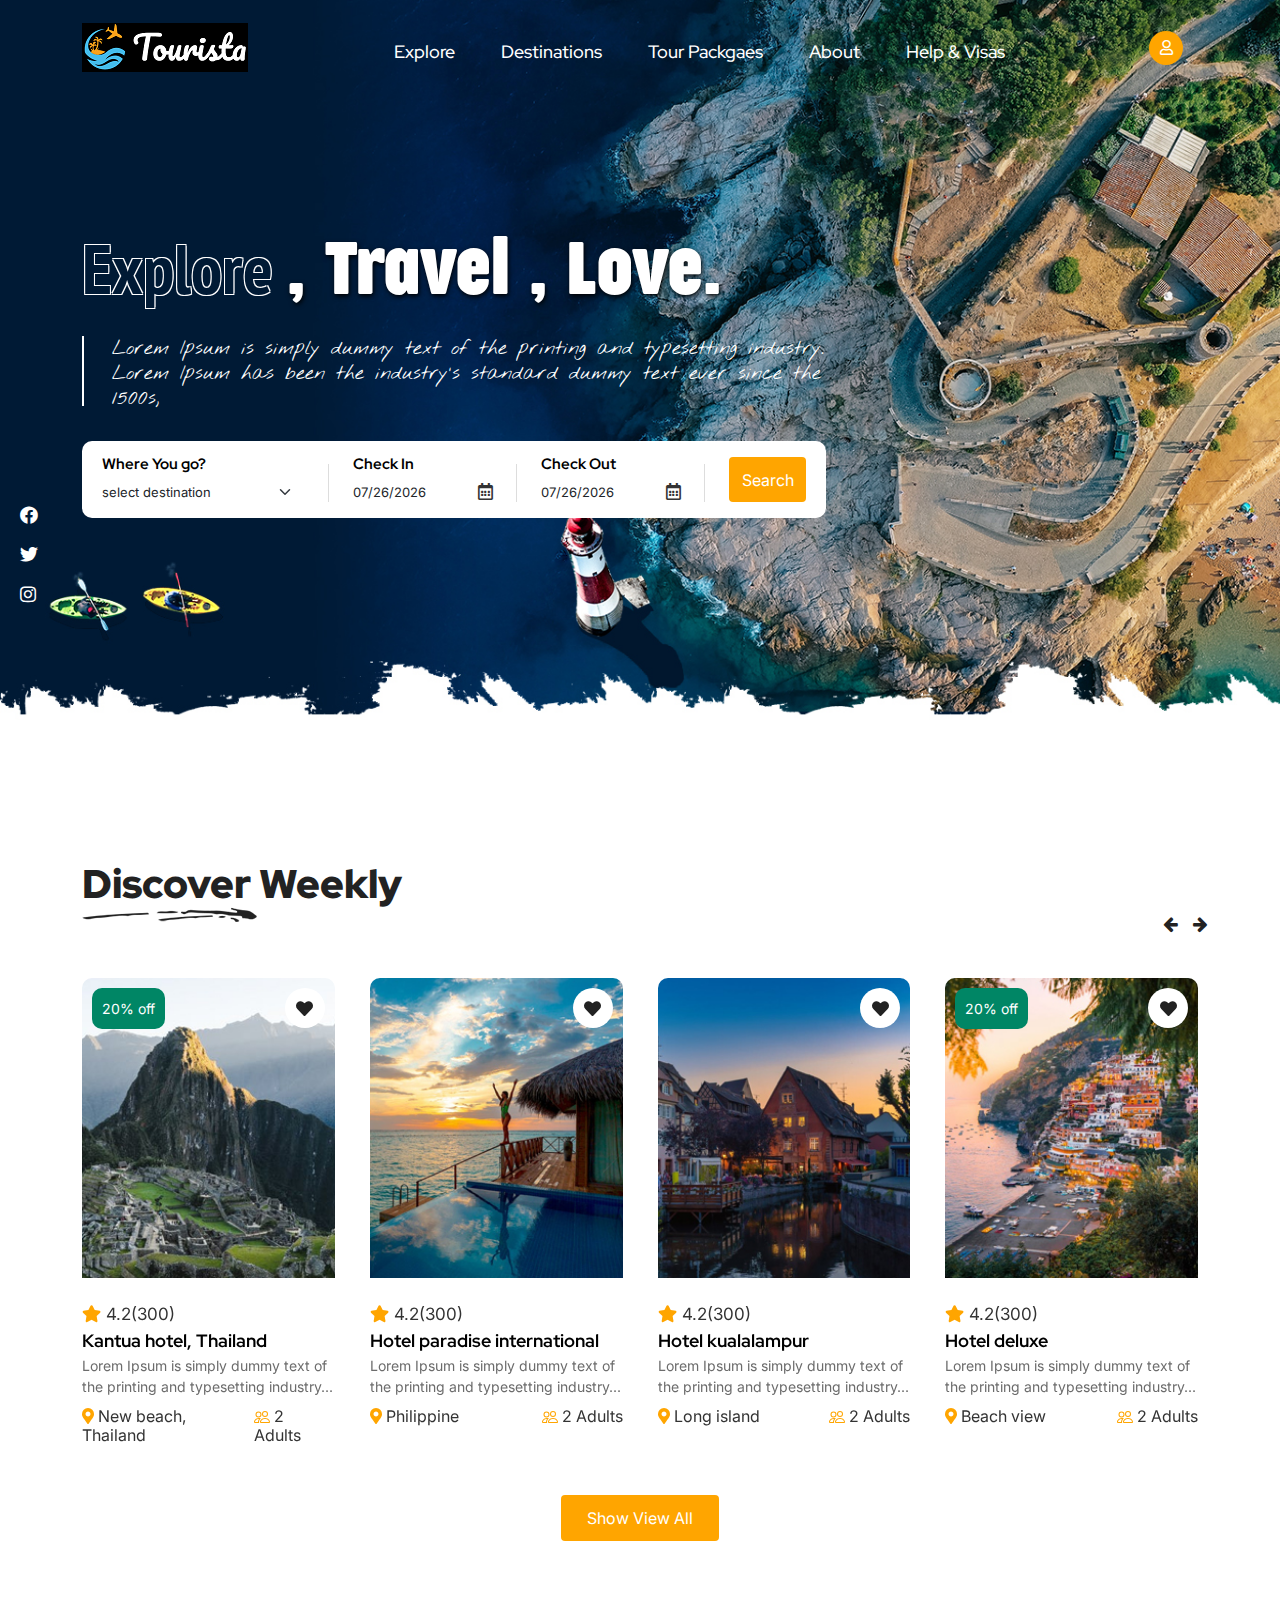
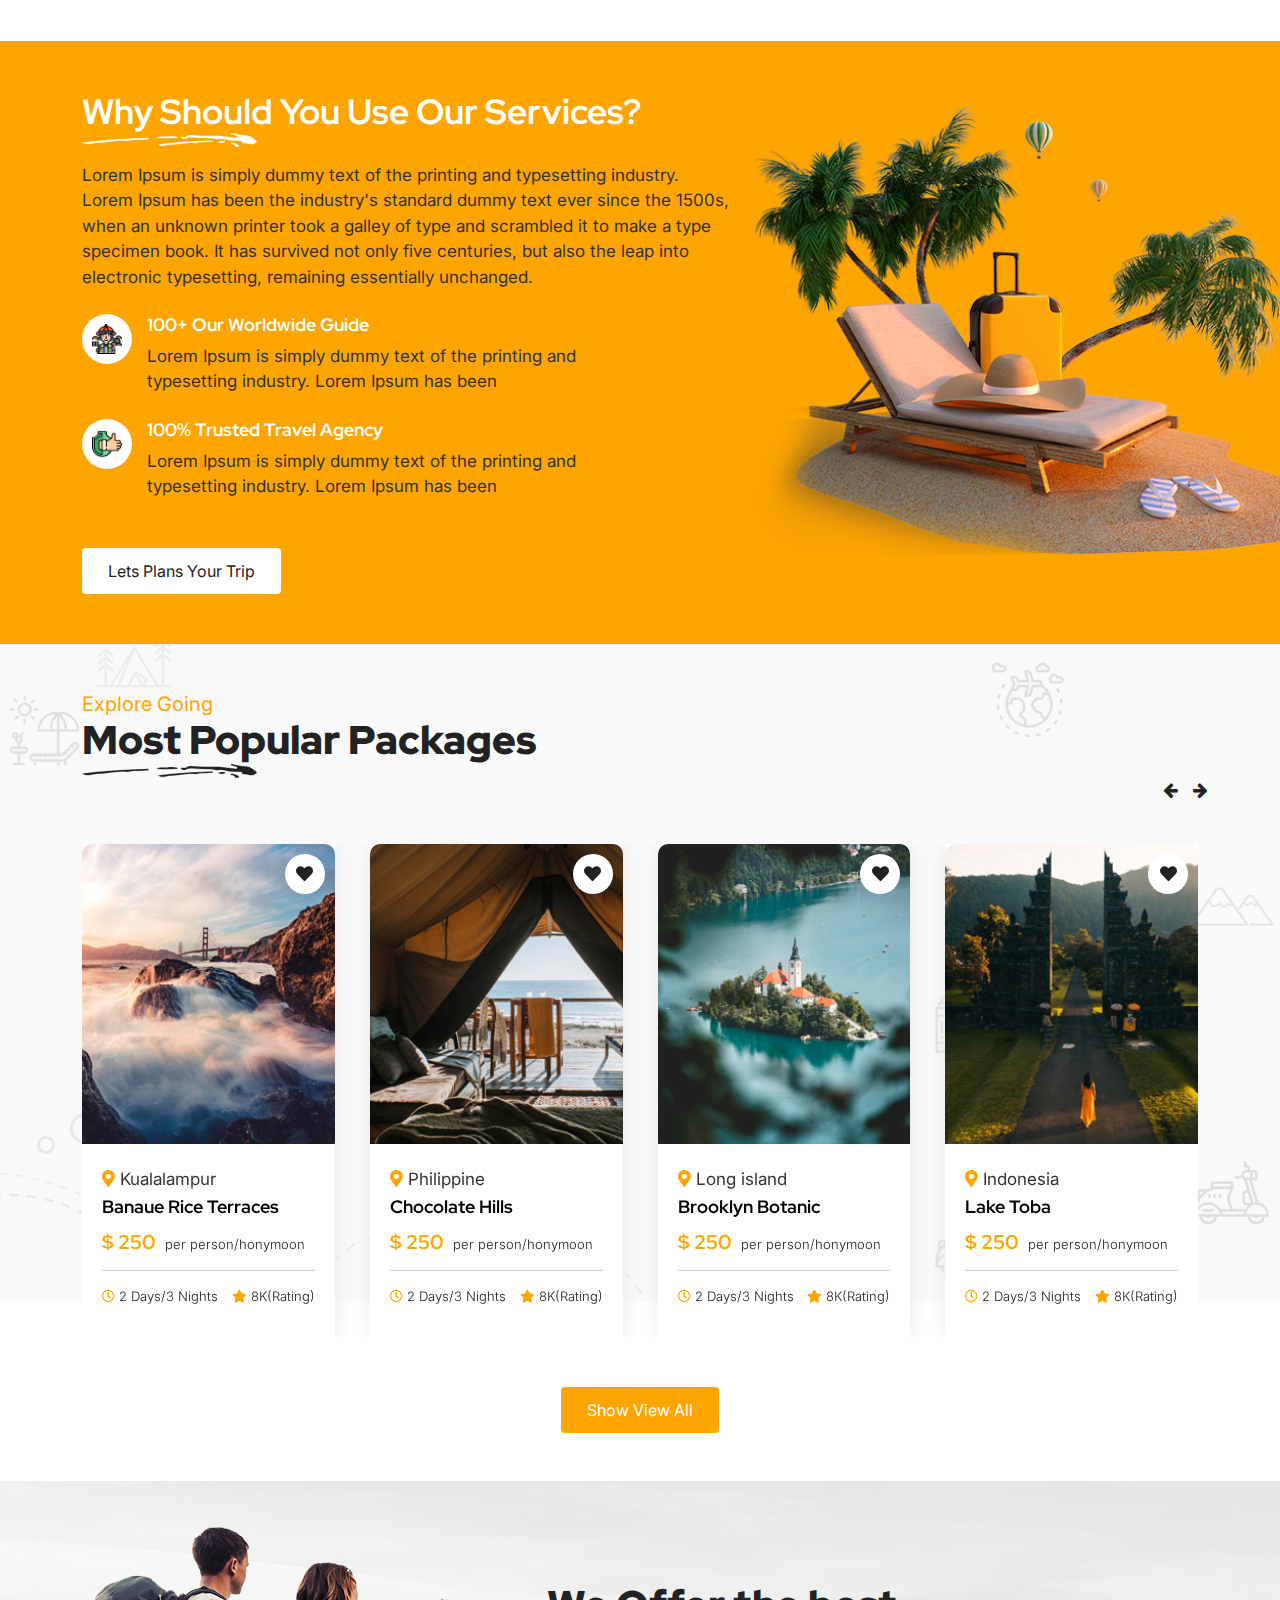
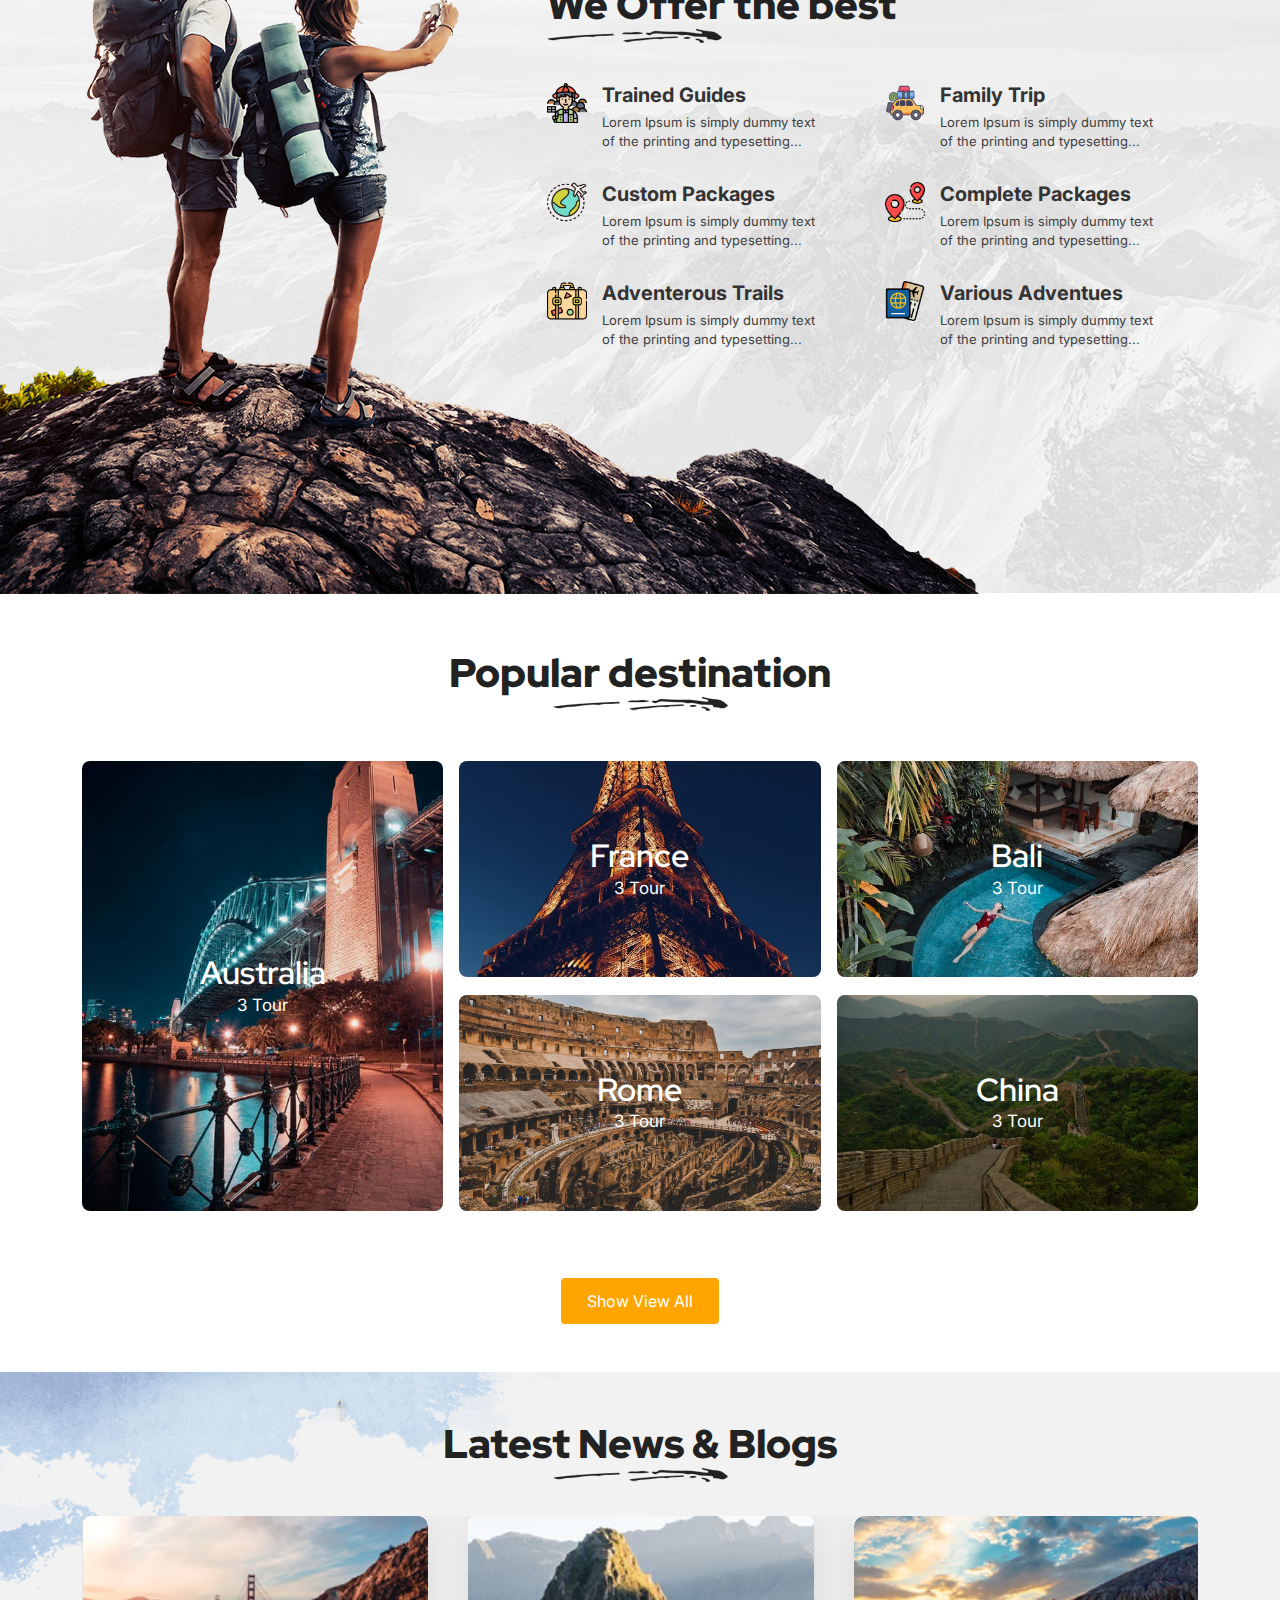
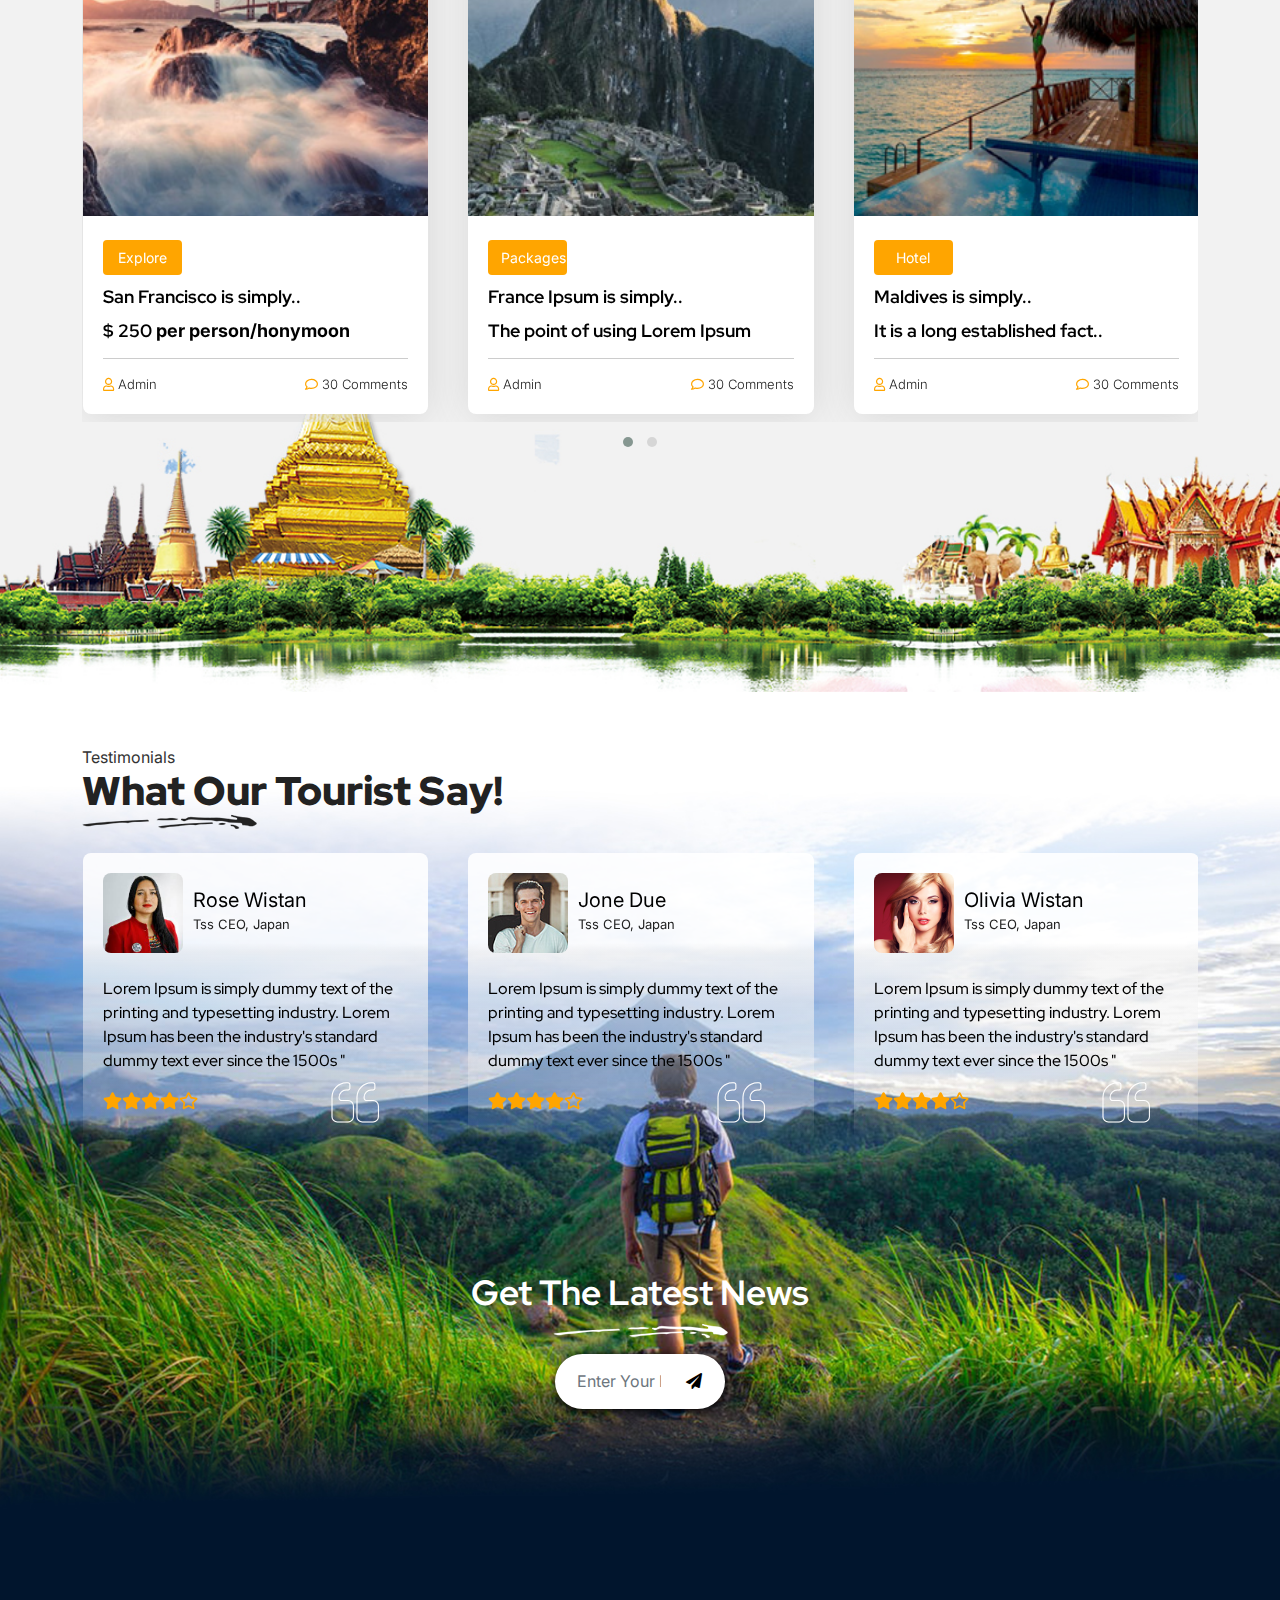
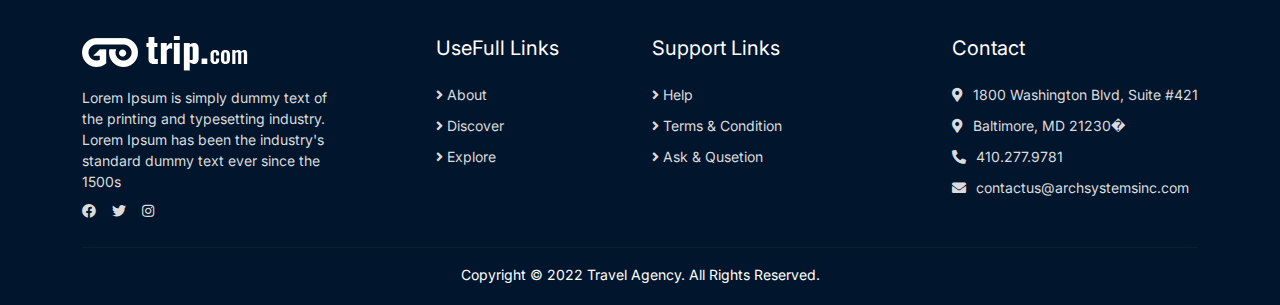
==== commit 2bc0e553: "Chatbot and Logo" ====
--- a/SIH-another(html)/index.html
+++ b/SIH-another(html)/index.html
@@ -1,1220 +1,1269 @@
-<!DOCTYPE html><html lang="en"><head>
-    <!-- Required meta tags -->
-    <meta charset="utf-8">
-    <meta name="viewport" content="width=device-width, initial-scale=1">
-    <title> Travel - Home </title>
-    <link rel="shortcut icon" href="favicon.ico" type="image/x-icon">
-    <!-- Bootstrap CSS -->
-    <link href="css/bootstrap.min.css" rel="stylesheet">
-    <link href="css/aos.css" rel="stylesheet">
-    
-
-     <link rel="stylesheet" href="css/aos_1.css">
-    <link rel="stylesheet" href="css/bootstrap-icons.css">
-    <link rel="stylesheet" type="text/css" href="css/font-awesome.min.css">
-
-    <link rel="preconnect" href="https://fonts.googleapis.com">
-    <link rel="preconnect" href="https://fonts.gstatic.com" crossorigin="">
-    <link href="https://fonts.googleapis.com/css2?family=Inter:wght@200;300;400&amp;family=Kaushan+Script&amp;family=Nothing+You+Could+Do&amp;family=Open+Sans:wght@300;400;500;600&amp;family=PT+Sans+Narrow:wght@700&amp;family=Red+Hat+Display:wght@400;500;600;700;800;900&amp;display=swap" rel="stylesheet">
-
-    <link href="css/all.min.css" rel="stylesheet">
-    <link href="css/style.css" rel="stylesheet">
-    
-    <link rel="stylesheet" href="css/owl.carousel.min.css">
-    <link rel="stylesheet" href="css/owl.theme.default.min.css">
-
-    <link href="css/datepicker.css" rel="stylesheet" type="text/css">
-   
-  </head>
+<!DOCTYPE html>
+<html lang="en">
+
+<head>
+  <!-- Required meta tags -->
+  <meta charset="utf-8">
+  <meta name="viewport" content="width=device-width, initial-scale=1">
+  <title> Travel - Home </title>
+  <link rel="shortcut icon" href="favicon.ico" type="image/x-icon">
+  <!-- Bootstrap CSS -->
+  <link href="css/bootstrap.min.css" rel="stylesheet">
+  <link href="css/aos.css" rel="stylesheet">
+
+
+  <link rel="stylesheet" href="css/aos_1.css">
+  <link rel="stylesheet" href="css/bootstrap-icons.css">
+  <link rel="stylesheet" type="text/css" href="css/font-awesome.min.css">
+
+  <link rel="preconnect" href="https://fonts.googleapis.com">
+  <link rel="preconnect" href="https://fonts.gstatic.com" crossorigin="">
+  <link
+    href="https://fonts.googleapis.com/css2?family=Inter:wght@200;300;400&amp;family=Kaushan+Script&amp;family=Nothing+You+Could+Do&amp;family=Open+Sans:wght@300;400;500;600&amp;family=PT+Sans+Narrow:wght@700&amp;family=Red+Hat+Display:wght@400;500;600;700;800;900&amp;display=swap"
+    rel="stylesheet">
+
+  <link href="css/all.min.css" rel="stylesheet">
+  <link href="css/style.css" rel="stylesheet">
+
+  <link rel="stylesheet" href="css/owl.carousel.min.css">
+  <link rel="stylesheet" href="css/owl.theme.default.min.css">
+
+  <link href="css/datepicker.css" rel="stylesheet" type="text/css">
+
+</head>
 
 <body>
-<header>
-  <div class="main-menu-div float-start w-100">
-    
-    <nav class="navbar navbar-expand-lg navbar-light">
+  <header>
+    <div class="main-menu-div float-start w-100">
+
+      <nav class="navbar navbar-expand-lg navbar-light">
+        <div class="container">
+          <a class="navbar-brand" href="index.html">
+            <img src="images/Screenshot 2023-09-30 184828.png" class="delf" alt="logo">
+            <img src="images/Screenshot 2023-09-30 184116.png" class="color-logo" alt="logo">
+          </a>
+          <button class="navbar-toggler" type="button" data-bs-toggle="offcanvas" data-bs-target="#mobilemenu">
+            <i class="fas fa-bars"></i>
+          </button>
+          <div class="collapse navbar-collapse" id="navbarSupportedContent">
+            <ul class="navbar-nav mx-auto mb-lg-0">
+              <li class="nav-item">
+                <a class="nav-link" aria-current="page" href="listing.html">Explore</a>
+              </li>
+              <li class="nav-item">
+                <a class="nav-link" href="discover.html">Destinations</a>
+              </li>
+              <li class="nav-item">
+                <a class="nav-link" href="tour-package.html">Tour Packgaes</a>
+              </li>
+
+              <li class="nav-item">
+                <a class="nav-link" href="about.html">About</a>
+              </li>
+              <li class="nav-item">
+                <a class="nav-link" href="contact.html">Help &amp; Visas</a>
+              </li>
+            </ul>
+
+          </div>
+
+          <div class="right-src ">
+            <ul class="d-flex align-items-center list-unstyled mb-0">
+              <li>
+                <a data-bs-toggle="modal" data-bs-target="#loginModal" class="lgn-btn">
+                  <i class="far fa-user"></i>
+                </a>
+              </li>
+
+            </ul>
+          </div>
+        </div>
+      </nav>
+    </div>
+  </header>
+  <div class="banner-home float-start">
+    <div class="banner-slider-m">
+
+      <img src="images/banner-t.jpg" class="d-block w-100" alt="...">
+
+    </div>
+
+    <div class="banner-content">
       <div class="container">
-        <a class="navbar-brand" href="index.html">
-            <img src="images/logo.png" class="delf" alt="logo">
-            <img src="images/logo-color.png" class="color-logo" alt="logo">
+        <h1>
+          <span class="d-block"> <span class="strokeme"> Explore </span> , Travel , Love. </span>
+        </h1>
+        <p> Lorem Ipsum is simply dummy text of the printing and typesetting industry. Lorem Ipsum has been the
+          industry's standard dummy text ever since the 1500s, </p>
+
+        <div class="col-md-12 col-xl-8">
+          <div class="form-divs">
+            <div class="row g-lg-5">
+              <div class="col-md-4">
+                <div class="comon-sc">
+                  <div class="form-group">
+                    <label>
+                      Where You go?
+                    </label>
+                    <select class="form-select" aria-label="Default select example">
+                      <option selected="">select destination</option>
+                      <option value="1">One</option>
+                      <option value="2">Two</option>
+                      <option value="3">Three</option>
+                    </select>
+                  </div>
+                </div>
+              </div>
+              <div class="col-md-3">
+                <div class="comon-sc">
+                  <div class="form-group">
+                    <label>
+                      Check In
+                    </label>
+                    <div id="datepicker2" class="input-group date" data-date-format="mm-dd-yyyy">
+                      <input class="form-control" type="text" readonly="">
+                      <span class="input-group-addon"><i class="far fa-calendar-alt"></i></span>
+                    </div>
+                  </div>
+                </div>
+              </div>
+              <div class="col-md-3">
+                <div class="comon-sc">
+                  <div class="form-group">
+                    <label>
+                      Check Out
+                    </label>
+                    <div id="datepicker" class="input-group date" data-date-format="mm-dd-yyyy">
+                      <input class="form-control" type="text" readonly="">
+                      <span class="input-group-addon"><i class="far fa-calendar-alt"></i></span>
+                    </div>
+                  </div>
+                </div>
+              </div>
+              <div class="col-md-2">
+                <input type="submit" value="Search" class="btn search-btn">
+              </div>
+            </div>
+          </div>
+        </div>
+      </div>
+    </div>
+
+    <div class="socal-divs1-banner">
+      <ul class="m-0 list-unstyled">
+        <li>
+          <a href="#"> <i class="fab fa-facebook"></i> </a>
+        </li>
+        <li>
+          <a href="#"> <i class="fab fa-twitter"></i> </a>
+
+        </li>
+        <li>
+          <a href="#"> <i class="fab fa-instagram"></i> </a>
+
+        </li>
+      </ul>
+    </div>
+
+
+
+
+  </div>
+
+  <section class="body-part">
+    <div class="home-page">
+      <div class="weekly-travels">
+        <div class="container">
+          <h2 class="comon-head-m"> Discover Weekly </h2>
+
+          <div class="slide-weekly1">
+            <div class="service-slider owl-carousel owl-theme">
+
+              <div class="comon-items-week">
+                <figure>
+                  <img src="images/d-thums1.jpg" alt="png2">
+                  <span class="price"> 20% off </span>
+                </figure>
+                <a class="wish-list"> <i class="fas fa-heart"></i> </a>
+                <div class="div-test1">
+                  <span class="d-block start-tbs"> <i class="fas fa-star"></i> 4.2(300) </span>
+                  <a href="#" class="titel-cm"> Kantua hotel, Thailand </a>
+                  <p> Lorem Ipsum is simply dummy text of the printing and typesetting industry...</p>
+                  <h6 class="d-flex justify-content-between align-items-center"> <span class="loactions-ts"> <i
+                        class="fas fa-map-marker-alt"></i> New beach, Thailand </span>
+                    <span class="loactions-ts"> <svg xmlns="http://www.w3.org/2000/svg" width="16" height="16"
+                        fill="currentColor" class="bi bi-people" viewBox="0 0 16 16">
+                        <path
+                          d="M15 14s1 0 1-1-1-4-5-4-5 3-5 4 1 1 1 1h8zm-7.978-1A.261.261 0 0 1 7 12.996c.001-.264.167-1.03.76-1.72C8.312 10.629 9.282 10 11 10c1.717 0 2.687.63 3.24 1.276.593.69.758 1.457.76 1.72l-.008.002a.274.274 0 0 1-.014.002H7.022zM11 7a2 2 0 1 0 0-4 2 2 0 0 0 0 4zm3-2a3 3 0 1 1-6 0 3 3 0 0 1 6 0zM6.936 9.28a5.88 5.88 0 0 0-1.23-.247A7.35 7.35 0 0 0 5 9c-4 0-5 3-5 4 0 .667.333 1 1 1h4.216A2.238 2.238 0 0 1 5 13c0-1.01.377-2.042 1.09-2.904.243-.294.526-.569.846-.816zM4.92 10A5.493 5.493 0 0 0 4 13H1c0-.26.164-1.03.76-1.724.545-.636 1.492-1.256 3.16-1.275zM1.5 5.5a3 3 0 1 1 6 0 3 3 0 0 1-6 0zm3-2a2 2 0 1 0 0 4 2 2 0 0 0 0-4z">
+                        </path>
+                      </svg> 2 Adults </span>
+                  </h6>
+                </div>
+              </div>
+
+              <div class="comon-items-week">
+                <figure>
+                  <img src="images/d-thums2.jpg" alt="png2">
+
+                </figure>
+                <a class="wish-list"> <i class="fas fa-heart"></i> </a>
+                <div class="div-test1">
+                  <span class="d-block start-tbs"> <i class="fas fa-star"></i> 4.2(300) </span>
+                  <a href="#" class="titel-cm"> Hotel paradise international </a>
+                  <p> Lorem Ipsum is simply dummy text of the printing and typesetting industry...</p>
+                  <h6 class="d-flex justify-content-between align-items-center"> <span class="loactions-ts"> <i
+                        class="fas fa-map-marker-alt"></i> Philippine </span>
+                    <span class="loactions-ts"> <svg xmlns="http://www.w3.org/2000/svg" width="16" height="16"
+                        fill="currentColor" class="bi bi-people" viewBox="0 0 16 16">
+                        <path
+                          d="M15 14s1 0 1-1-1-4-5-4-5 3-5 4 1 1 1 1h8zm-7.978-1A.261.261 0 0 1 7 12.996c.001-.264.167-1.03.76-1.72C8.312 10.629 9.282 10 11 10c1.717 0 2.687.63 3.24 1.276.593.69.758 1.457.76 1.72l-.008.002a.274.274 0 0 1-.014.002H7.022zM11 7a2 2 0 1 0 0-4 2 2 0 0 0 0 4zm3-2a3 3 0 1 1-6 0 3 3 0 0 1 6 0zM6.936 9.28a5.88 5.88 0 0 0-1.23-.247A7.35 7.35 0 0 0 5 9c-4 0-5 3-5 4 0 .667.333 1 1 1h4.216A2.238 2.238 0 0 1 5 13c0-1.01.377-2.042 1.09-2.904.243-.294.526-.569.846-.816zM4.92 10A5.493 5.493 0 0 0 4 13H1c0-.26.164-1.03.76-1.724.545-.636 1.492-1.256 3.16-1.275zM1.5 5.5a3 3 0 1 1 6 0 3 3 0 0 1-6 0zm3-2a2 2 0 1 0 0 4 2 2 0 0 0 0-4z">
+                        </path>
+                      </svg> 2 Adults </span>
+                  </h6>
+                </div>
+              </div>
+
+              <div class="comon-items-week">
+                <figure>
+                  <img src="images/d-thums3.jpg" alt="png2">
+
+                </figure>
+                <a class="wish-list"> <i class="fas fa-heart"></i> </a>
+                <div class="div-test1">
+                  <span class="d-block start-tbs"> <i class="fas fa-star"></i> 4.2(300) </span>
+                  <a href="#" class="titel-cm"> Hotel kualalampur </a>
+                  <p> Lorem Ipsum is simply dummy text of the printing and typesetting industry...</p>
+                  <h6 class="d-flex justify-content-between align-items-center"> <span class="loactions-ts"> <i
+                        class="fas fa-map-marker-alt"></i> Long island </span>
+                    <span class="loactions-ts"> <svg xmlns="http://www.w3.org/2000/svg" width="16" height="16"
+                        fill="currentColor" class="bi bi-people" viewBox="0 0 16 16">
+                        <path
+                          d="M15 14s1 0 1-1-1-4-5-4-5 3-5 4 1 1 1 1h8zm-7.978-1A.261.261 0 0 1 7 12.996c.001-.264.167-1.03.76-1.72C8.312 10.629 9.282 10 11 10c1.717 0 2.687.63 3.24 1.276.593.69.758 1.457.76 1.72l-.008.002a.274.274 0 0 1-.014.002H7.022zM11 7a2 2 0 1 0 0-4 2 2 0 0 0 0 4zm3-2a3 3 0 1 1-6 0 3 3 0 0 1 6 0zM6.936 9.28a5.88 5.88 0 0 0-1.23-.247A7.35 7.35 0 0 0 5 9c-4 0-5 3-5 4 0 .667.333 1 1 1h4.216A2.238 2.238 0 0 1 5 13c0-1.01.377-2.042 1.09-2.904.243-.294.526-.569.846-.816zM4.92 10A5.493 5.493 0 0 0 4 13H1c0-.26.164-1.03.76-1.724.545-.636 1.492-1.256 3.16-1.275zM1.5 5.5a3 3 0 1 1 6 0 3 3 0 0 1-6 0zm3-2a2 2 0 1 0 0 4 2 2 0 0 0 0-4z">
+                        </path>
+                      </svg> 2 Adults </span>
+                  </h6>
+                </div>
+              </div>
+
+              <div class="comon-items-week">
+                <figure>
+                  <img src="images/d-thums4.jpg" alt="png2">
+                  <span class="price"> 20% off </span>
+                </figure>
+                <a class="wish-list"> <i class="fas fa-heart"></i> </a>
+                <div class="div-test1">
+                  <span class="d-block start-tbs"> <i class="fas fa-star"></i> 4.2(300) </span>
+                  <a href="#" class="titel-cm"> Hotel deluxe </a>
+                  <p> Lorem Ipsum is simply dummy text of the printing and typesetting industry...</p>
+                  <h6 class="d-flex justify-content-between align-items-center"> <span class="loactions-ts"> <i
+                        class="fas fa-map-marker-alt"></i> Beach view </span>
+                    <span class="loactions-ts"> <svg xmlns="http://www.w3.org/2000/svg" width="16" height="16"
+                        fill="currentColor" class="bi bi-people" viewBox="0 0 16 16">
+                        <path
+                          d="M15 14s1 0 1-1-1-4-5-4-5 3-5 4 1 1 1 1h8zm-7.978-1A.261.261 0 0 1 7 12.996c.001-.264.167-1.03.76-1.72C8.312 10.629 9.282 10 11 10c1.717 0 2.687.63 3.24 1.276.593.69.758 1.457.76 1.72l-.008.002a.274.274 0 0 1-.014.002H7.022zM11 7a2 2 0 1 0 0-4 2 2 0 0 0 0 4zm3-2a3 3 0 1 1-6 0 3 3 0 0 1 6 0zM6.936 9.28a5.88 5.88 0 0 0-1.23-.247A7.35 7.35 0 0 0 5 9c-4 0-5 3-5 4 0 .667.333 1 1 1h4.216A2.238 2.238 0 0 1 5 13c0-1.01.377-2.042 1.09-2.904.243-.294.526-.569.846-.816zM4.92 10A5.493 5.493 0 0 0 4 13H1c0-.26.164-1.03.76-1.724.545-.636 1.492-1.256 3.16-1.275zM1.5 5.5a3 3 0 1 1 6 0 3 3 0 0 1-6 0zm3-2a2 2 0 1 0 0 4 2 2 0 0 0 0-4z">
+                        </path>
+                      </svg> 2 Adults </span>
+                  </h6>
+                </div>
+              </div>
+
+
+              <div class="comon-items-week">
+                <figure>
+                  <img src="images/d-thums5.jpg" alt="png2">
+
+                </figure>
+                <a class="wish-list"> <i class="fas fa-heart"></i> </a>
+                <div class="div-test1">
+                  <span class="d-block start-tbs"> <i class="fas fa-star"></i> 4.2(300) </span>
+                  <a href="#" class="titel-cm"> Zefi resort and spa </a>
+                  <p> Lorem Ipsum is simply dummy text of the printing and typesetting industry...</p>
+                  <h6 class="d-flex justify-content-between align-items-center"> <span class="loactions-ts"> <i
+                        class="fas fa-map-marker-alt"></i> Kathmundu, Nepal </span>
+                    <span class="loactions-ts"> <svg xmlns="http://www.w3.org/2000/svg" width="16" height="16"
+                        fill="currentColor" class="bi bi-people" viewBox="0 0 16 16">
+                        <path
+                          d="M15 14s1 0 1-1-1-4-5-4-5 3-5 4 1 1 1 1h8zm-7.978-1A.261.261 0 0 1 7 12.996c.001-.264.167-1.03.76-1.72C8.312 10.629 9.282 10 11 10c1.717 0 2.687.63 3.24 1.276.593.69.758 1.457.76 1.72l-.008.002a.274.274 0 0 1-.014.002H7.022zM11 7a2 2 0 1 0 0-4 2 2 0 0 0 0 4zm3-2a3 3 0 1 1-6 0 3 3 0 0 1 6 0zM6.936 9.28a5.88 5.88 0 0 0-1.23-.247A7.35 7.35 0 0 0 5 9c-4 0-5 3-5 4 0 .667.333 1 1 1h4.216A2.238 2.238 0 0 1 5 13c0-1.01.377-2.042 1.09-2.904.243-.294.526-.569.846-.816zM4.92 10A5.493 5.493 0 0 0 4 13H1c0-.26.164-1.03.76-1.724.545-.636 1.492-1.256 3.16-1.275zM1.5 5.5a3 3 0 1 1 6 0 3 3 0 0 1-6 0zm3-2a2 2 0 1 0 0 4 2 2 0 0 0 0-4z">
+                        </path>
+                      </svg> 2 Adults </span>
+                  </h6>
+                </div>
+              </div>
+
+            </div>
+
+            <a href="#" class="btn show-btn1 mx-auto d-table"> Show View All </a>
+          </div>
+        </div>
+      </div>
+
+      <div class="why-choose-divs1">
+        <div class="container">
+
+          <div class="col-lg-7">
+            <h5 class="comon-head-m"> Why Should You Use Our Services? </h5>
+            <p> Lorem Ipsum is simply dummy text of the printing and typesetting industry. Lorem Ipsum has been the
+              industry's standard dummy text ever since the 1500s, when an unknown printer took a galley of type and
+              scrambled it to make a type specimen book. It has survived not only five centuries,
+              but also the leap into electronic typesetting, remaining essentially unchanged.</p>
+
+            <div class="comon-choose my-4">
+              <figure>
+                <img src="images/5293953.png" alt="pn">
+              </figure>
+              <div class="coose-text">
+                <h5 class="mb-2"> 100+ Our Worldwide Guide</h5>
+                <p> Lorem Ipsum is simply dummy text of the printing and typesetting industry. Lorem Ipsum has been
+                </p>
+              </div>
+            </div>
+
+            <div class="comon-choose my-4">
+              <figure>
+                <img src="images/1600130.png" alt="pn">
+              </figure>
+              <div class="coose-text">
+                <h5 class="mb-2"> 100% Trusted Travel Agency</h5>
+                <p> Lorem Ipsum is simply dummy text of the printing and typesetting industry. Lorem Ipsum has been
+                </p>
+              </div>
+            </div>
+
+            <a href="#" class="btn let-bnt"> Lets Plans Your Trip </a>
+          </div>
+        </div>
+      </div>
+
+      <div class="poular-packges py-5">
+        <div class="container">
+          <h5 class="sub-textb"> Explore Going </h5>
+          <h2 class="comon-head-m"> Most Popular Packages </h2>
+
+          <div class="slide-weekly2">
+            <div class="service-slider owl-carousel owl-theme">
+
+              <div class="comon-items-week">
+                <figure>
+                  <img src="images/d-thums-nx2.jpg" alt="png2">
+
+                </figure>
+                <a class="wish-list"> <i class="fas fa-heart"></i> </a>
+                <div class="div-test1">
+                  <span class="loactions-ts d-block"> <i class="fas fa-map-marker-alt"></i> Kualalampur </span>
+
+                  <a href="#" class="titel-cm"> Banaue Rice Terraces </a>
+
+                  <h5> $ 250 <span>per person/honymoon</span> </h5>
+
+                  <hr>
+
+                  <div class="d-md-flex align-items-center bt-rating justify-content-between">
+                    <span> <i class="far fa-clock"></i> 2 Days/3 Nights </span>
+                    <span> <i class="fas fa-star"></i> 8K(Rating) </span>
+                  </div>
+                </div>
+              </div>
+
+
+              <div class="comon-items-week">
+                <figure>
+                  <img src="images/d-thums-nx1.jpg" alt="png2">
+
+                </figure>
+                <a class="wish-list"> <i class="fas fa-heart"></i> </a>
+                <div class="div-test1">
+                  <span class="loactions-ts d-block"> <i class="fas fa-map-marker-alt"></i> Philippine</span>
+
+                  <a href="#" class="titel-cm"> Chocolate Hills </a>
+
+                  <h5> $ 250 <span>per person/honymoon</span> </h5>
+
+                  <hr>
+
+                  <div class="d-md-flex align-items-center bt-rating justify-content-between">
+                    <span> <i class="far fa-clock"></i> 2 Days/3 Nights </span>
+                    <span> <i class="fas fa-star"></i> 8K(Rating) </span>
+                  </div>
+                </div>
+              </div>
+
+
+              <div class="comon-items-week">
+                <figure>
+                  <img src="images/d-thums-nx3.jpg" alt="png2">
+
+                </figure>
+                <a class="wish-list"> <i class="fas fa-heart"></i> </a>
+                <div class="div-test1">
+                  <span class="loactions-ts d-block"> <i class="fas fa-map-marker-alt"></i> Long island </span>
+
+                  <a href="#" class="titel-cm"> Brooklyn Botanic </a>
+
+                  <h5> $ 250 <span>per person/honymoon</span> </h5>
+
+                  <hr>
+
+                  <div class="d-md-flex align-items-center bt-rating justify-content-between">
+                    <span> <i class="far fa-clock"></i> 2 Days/3 Nights </span>
+                    <span> <i class="fas fa-star"></i> 8K(Rating) </span>
+                  </div>
+                </div>
+              </div>
+
+
+              <div class="comon-items-week">
+                <figure>
+                  <img src="images/d-thums-nx4.jpg" alt="png2">
+
+                </figure>
+                <a class="wish-list"> <i class="fas fa-heart"></i> </a>
+                <div class="div-test1">
+                  <span class="loactions-ts d-block"> <i class="fas fa-map-marker-alt"></i> Indonesia </span>
+
+                  <a href="#" class="titel-cm"> Lake Toba </a>
+
+                  <h5> $ 250 <span>per person/honymoon</span> </h5>
+
+                  <hr>
+
+                  <div class="d-md-flex align-items-center bt-rating justify-content-between">
+                    <span> <i class="far fa-clock"></i> 2 Days/3 Nights </span>
+                    <span> <i class="fas fa-star"></i> 8K(Rating) </span>
+                  </div>
+                </div>
+              </div>
+
+
+              <div class="comon-items-week">
+                <figure>
+                  <img src="images/d-thums2.jpg" alt="png2">
+
+                </figure>
+                <a class="wish-list"> <i class="fas fa-heart"></i> </a>
+                <div class="div-test1">
+                  <span class="loactions-ts d-block"> <i class="fas fa-map-marker-alt"></i> New beach, Thailand </span>
+
+                  <a href="#" class="titel-cm"> Kantua hotel, Thailand </a>
+
+                  <h5> $ 250 <span>per person/honymoon</span> </h5>
+
+                  <hr>
+
+                  <div class="d-md-flex align-items-center bt-rating justify-content-between">
+                    <span> <i class="far fa-clock"></i> 2 Days/3 Nights </span>
+                    <span> <i class="fas fa-star"></i> 8K(Rating) </span>
+                  </div>
+                </div>
+              </div>
+
+
+            </div>
+
+            <a href="#" class="btn show-btn1 mx-auto d-table"> Show View All </a>
+          </div>
+
+
+        </div>
+
+        <!-- <figure class="bg-gs-1">
+             <img src="images/bg-gs.jpg" alt="bg-gs"/>
+           </figure> -->
+
+      </div>
+
+      <div class="services-mountain">
+        <div class="container">
+          <div class="col-lg-7 d-table ms-auto">
+            <h2 class="comon-head-m"> We Offer the best </h2>
+            <div class="row row-cols-1 row-cols-md-2 mt-4">
+              <div class="col">
+                <div class="comon-office-divs">
+                  <figure>
+                    <img src="images/5293953.png" alt="pn">
+                  </figure>
+                  <div class="right-test-of">
+                    <h5> Trained Guides </h5>
+                    <p> Lorem Ipsum is simply dummy text of the printing and typesetting...
+
+                    </p>
+                  </div>
+                </div>
+              </div>
+
+              <div class="col">
+                <div class="comon-office-divs">
+                  <figure>
+                    <img src="images/2832064.png" alt="pn">
+                  </figure>
+                  <div class="right-test-of">
+                    <h5> Family Trip </h5>
+                    <p> Lorem Ipsum is simply dummy text of the printing and typesetting...
+
+                    </p>
+                  </div>
+                </div>
+              </div>
+
+              <div class="col">
+                <div class="comon-office-divs">
+                  <figure>
+                    <img src="images/761505.png" alt="pn">
+                  </figure>
+                  <div class="right-test-of">
+                    <h5> Custom Packages </h5>
+                    <p> Lorem Ipsum is simply dummy text of the printing and typesetting...
+
+                    </p>
+                  </div>
+                </div>
+              </div>
+
+              <div class="col">
+                <div class="comon-office-divs">
+                  <figure>
+                    <img src="images/854945.png" alt="pn">
+                  </figure>
+                  <div class="right-test-of">
+                    <h5> Complete Packages </h5>
+                    <p> Lorem Ipsum is simply dummy text of the printing and typesetting...
+
+                    </p>
+                  </div>
+                </div>
+              </div>
+
+              <div class="col">
+                <div class="comon-office-divs">
+                  <figure>
+                    <img src="images/3069208.png" alt="pn">
+                  </figure>
+                  <div class="right-test-of">
+                    <h5> Adventerous Trails </h5>
+                    <p> Lorem Ipsum is simply dummy text of the printing and typesetting...
+
+                    </p>
+                  </div>
+                </div>
+              </div>
+
+              <div class="col">
+                <div class="comon-office-divs">
+                  <figure>
+                    <img src="images/620686.png" alt="pn">
+                  </figure>
+                  <div class="right-test-of">
+                    <h5> Various Adventues </h5>
+                    <p> Lorem Ipsum is simply dummy text of the printing and typesetting...
+
+                    </p>
+                  </div>
+                </div>
+              </div>
+
+
+            </div>
+          </div>
+        </div>
+      </div>
+
+      <div class="poluar-destinations py-5">
+        <div class="container">
+          <h2 class="text-center comon-head-m"> Popular destination </h2>
+          <div class="row g-lg-3 mt-5">
+            <div class="col-md-4">
+              <a href="#" class="comon-ps-1 big-ds">
+                <figure>
+                  <img src="images/ds1.jpeg" alt="ds">
+                </figure>
+                <div class="content-text2">
+                  <h2> Australia </h2>
+                  <p>3 Tour </p>
+                  <h6 class="btn "> Dicover <i class="fas fa-long-arrow-alt-right"></i></h6>
+                </div>
+              </a>
+            </div>
+            <div class="col-md-8">
+              <div class="row row-cols-1 row-cols-md-2 gx-lg-3">
+                <div class="col">
+                  <a href="#" class="comon-ps-1 small-ds">
+                    <figure>
+                      <img src="images/france.jpeg" alt="ds">
+                    </figure>
+                    <div class="content-text2">
+                      <h2>France</h2>
+                      <p>3 Tour </p>
+                      <h6 class="btn "> Dicover <i class="fas fa-long-arrow-alt-right"></i></h6>
+                    </div>
+                  </a>
+                </div>
+                <div class="col">
+                  <a href="#" class="comon-ps-1 small-ds">
+                    <figure>
+                      <img src="images/bali.jpeg" alt="ds">
+                    </figure>
+                    <div class="content-text2">
+                      <h2>Bali</h2>
+                      <p>3 Tour </p>
+                      <h6 class="btn "> Dicover <i class="fas fa-long-arrow-alt-right"></i></h6>
+                    </div>
+                  </a>
+                </div>
+                <div class="col">
+                  <a href="#" class="comon-ps-1 small-ds">
+                    <figure>
+                      <img src="images/rome.jpeg" alt="ds">
+                    </figure>
+                    <div class="content-text2">
+                      <h2>Rome</h2>
+                      <p>3 Tour </p>
+                      <h6 class="btn "> Dicover <i class="fas fa-long-arrow-alt-right"></i></h6>
+                    </div>
+                  </a>
+                </div>
+
+                <div class="col">
+                  <a href="#" class="comon-ps-1 small-ds">
+                    <figure>
+                      <img src="images/china.jpeg" alt="ds">
+                    </figure>
+                    <div class="content-text2">
+                      <h2>China</h2>
+                      <p>3 Tour </p>
+                      <h6 class="btn "> Dicover <i class="fas fa-long-arrow-alt-right"></i></h6>
+                    </div>
+                  </a>
+                </div>
+              </div>
+            </div>
+          </div>
+
+          <a href="#" class="btn show-btn1 mx-auto d-table"> Show View All </a>
+        </div>
+      </div>
+      <div class="blogs-divs py-5">
+        <div class="container">
+          <h1 class="text-center comon-head-m"> Latest News &amp; Blogs </h1>
+          <div class="blogs-slide1 mt-5">
+            <div class="latest-blog owl-carousel owl-theme">
+
+              <div class="comon-items-week">
+                <figure>
+                  <img src="images/d-thums-nx2.jpg" alt="png2">
+
+                </figure>
+
+                <div class="div-test1">
+                  <span class="tags btn d-block"> Explore </span>
+
+                  <a href="#" class="titel-cm"> San Francisco is simply.. </a>
+
+                  <h5> $ 250 <span>per person/honymoon</span> </h5>
+
+                  <hr>
+
+                  <div class="d-md-flex align-items-center bt-rating justify-content-between">
+                    <span> <i class="far fa-user"></i> Admin </span>
+                    <span> <i class="far fa-comment"></i> 30 Comments </span>
+                  </div>
+                </div>
+              </div>
+
+              <div class="comon-items-week">
+                <figure>
+                  <img src="images/d-thums1.jpg" alt="png2">
+
+                </figure>
+
+                <div class="div-test1">
+                  <span class="tags btn d-block"> Packages </span>
+
+                  <a href="#" class="titel-cm"> France Ipsum is simply.. </a>
+
+                  <h5> The point of using Lorem Ipsum </h5>
+
+                  <hr>
+
+                  <div class="d-md-flex align-items-center bt-rating justify-content-between">
+                    <span> <i class="far fa-user"></i> Admin </span>
+                    <span> <i class="far fa-comment"></i> 30 Comments </span>
+                  </div>
+                </div>
+              </div>
+
+              <div class="comon-items-week">
+                <figure>
+                  <img src="images/d-thums2.jpg" alt="png2">
+
+                </figure>
+
+                <div class="div-test1">
+                  <span class="tags btn d-block"> Hotel </span>
+
+                  <a href="#" class="titel-cm"> Maldives is simply.. </a>
+
+                  <h5> It is a long established fact.. </h5>
+
+                  <hr>
+
+                  <div class="d-md-flex align-items-center bt-rating justify-content-between">
+                    <span> <i class="far fa-user"></i> Admin </span>
+                    <span> <i class="far fa-comment"></i> 30 Comments </span>
+                  </div>
+                </div>
+              </div>
+
+              <div class="comon-items-week">
+                <figure>
+                  <img src="images/d-thums4.jpg" alt="png2">
+
+                </figure>
+
+                <div class="div-test1">
+                  <span class="tags btn d-block"> Explore </span>
+
+                  <a href="#" class="titel-cm"> Princesa Subterranean River .. </a>
+
+                  <h5> $ 250 <span>per person/honymoon</span> </h5>
+
+                  <hr>
+
+                  <div class="d-md-flex align-items-center bt-rating justify-content-between">
+                    <span> <i class="far fa-user"></i> Admin </span>
+                    <span> <i class="far fa-comment"></i> 30 Comments </span>
+                  </div>
+                </div>
+              </div>
+
+            </div>
+          </div>
+        </div>
+
+      </div>
+
+
+
+
+
+
+
+
+      <div class="subcribe-part pt-2">
+
+        <div class="testimonals-div-new mt-5">
+          <div class="container">
+            <h6 class="sub-ts"> Testimonials </h6>
+            <h1 class="comon-head-m mb-2"> What Our Tourist Say! </h1>
+            <div class="silde-ts-new">
+              <div class="testimonals-slide mt-2 owl-carousel owl-theme">
+                <div class="items-ts">
+                  <div class="d-md-flex">
+                    <figure>
+                      <img src="images/team3.jpg" alt="tm">
+                    </figure>
+                    <h5> Rose Wistan
+                      <span class="d-block"> Tss CEO, Japan </span>
+                    </h5>
+                  </div>
+
+                  <p class="mt-4">Lorem Ipsum is simply dummy text of the printing and typesetting industry. Lorem Ipsum
+                    has been the
+                    industry's standard dummy text ever since the 1500s "</p>
+
+                  <span class="rt-t mt-3 d-table">
+                    <i class="fas fa-star"></i> <i class="fas fa-star"></i>
+                    <i class="fas fa-star"></i> <i class="fas fa-star"></i>
+                    <i class="far fa-star"></i>
+                  </span>
+
+
+
+                </div>
+
+                <div class="items-ts">
+                  <div class="d-md-flex">
+                    <figure>
+                      <img src="images/testimonials-1-1.jpg" alt="tm">
+                    </figure>
+                    <h5> Jone Due
+                      <span class="d-block"> Tss CEO, Japan </span>
+                    </h5>
+                  </div>
+
+                  <p class="mt-4">Lorem Ipsum is simply dummy text of the printing and typesetting industry. Lorem Ipsum
+                    has been the
+                    industry's standard dummy text ever since the 1500s "</p>
+
+                  <span class="rt-t mt-3 d-table">
+                    <i class="fas fa-star"></i> <i class="fas fa-star"></i>
+                    <i class="fas fa-star"></i> <i class="fas fa-star"></i>
+                    <i class="far fa-star"></i>
+                  </span>
+
+
+
+                </div>
+
+
+                <div class="items-ts">
+                  <div class="d-md-flex">
+                    <figure>
+                      <img src="images/Profile.jpg" alt="tm">
+                    </figure>
+                    <h5> Olivia Wistan
+                      <span class="d-block"> Tss CEO, Japan </span>
+                    </h5>
+                  </div>
+
+                  <p class="mt-4">Lorem Ipsum is simply dummy text of the printing and typesetting industry. Lorem Ipsum
+                    has been the
+                    industry's standard dummy text ever since the 1500s "</p>
+
+                  <span class="rt-t mt-3 d-table">
+                    <i class="fas fa-star"></i> <i class="fas fa-star"></i>
+                    <i class="fas fa-star"></i> <i class="fas fa-star"></i>
+                    <i class="far fa-star"></i>
+                  </span>
+
+
+
+                </div>
+
+
+              </div>
+            </div>
+          </div>
+        </div>
+
+        <div class="inside-nms">
+          <div class="container">
+            <h1 class="text-center comon-head-m"> Get The Latest News </h1>
+
+            <div class="emil-sub col-lg-5 mx-auto d-flex align-items-center justify-content-center">
+              <input type="text" class="form-control" placeholder="Enter Your Email">
+              <button class="btn subucr"> <i class="fas fa-paper-plane"></i> </button>
+            </div>
+          </div>
+        </div>
+      </div>
+
+
+
+    </div>
+  </section>
+
+
+
+  <footer>
+
+
+
+    <div class="footer-link-div float-start">
+      <div class="container">
+        <div class="row row-cols-1 row-cols-md-2  row-cols-lg-4">
+          <div class="col">
+            <div class="comon-footer-div pt-4">
+              <a href="#">
+                <img src="images/logo.png" alt="logo">
+              </a>
+              <p class="mt-2"> Lorem Ipsum is simply dummy text of the printing and typesetting industry. Lorem Ipsum
+                has been the industry's standard dummy text ever since the 1500s</p>
+
+              <ul class="m-0 mt-2 list-unstyled d-flex">
+                <li>
+                  <a href="#"> <i class="fab fa-facebook"></i> </a>
+                </li>
+                <li class="mx-3">
+                  <a href="#"> <i class="fab fa-twitter"></i> </a>
+
+                </li>
+                <li>
+                  <a href="#"> <i class="fab fa-instagram"></i> </a>
+
+                </li>
+              </ul>
+            </div>
+          </div>
+          <div class="col">
+            <div class="comon-footer-div pt-4 d-grid justify-content-md-center">
+              <h5 class="text-white">UseFull Links
+              </h5>
+              <ul class="list-unstyled mt-4">
+                <li>
+                  <a href="#"> <i class="fas fa-angle-right"></i> About </a>
+                </li>
+                <li>
+                  <a href="#"> <i class="fas fa-angle-right"></i> Discover
+                  </a>
+                </li>
+                <li>
+                  <a href="#"> <i class="fas fa-angle-right"></i> Explore
+                  </a>
+                </li>
+
+
+              </ul>
+            </div>
+          </div>
+          <div class="col">
+            <div class="comon-footer-div pt-4 justify-content-md-start  d-grid">
+              <h5 class="text-white">Support Links</h5>
+              <ul class="list-unstyled mt-4 no-code-div">
+                <li>
+                  <a href="#"> <i class="fas fa-angle-right"></i> Help
+                  </a>
+                </li>
+                <li>
+                  <a href="#"> <i class="fas fa-angle-right"></i> Terms &amp; Condition
+                  </a>
+                </li>
+                <li>
+                  <a href="#"> <i class="fas fa-angle-right"></i> Ask &amp; Qusetion
+                  </a>
+                </li>
+
+
+
+              </ul>
+            </div>
+          </div>
+
+          <div class="col">
+            <div class="comon-footer-div pt-4 d-grid justify-content-md-end">
+              <h5 class="text-white">Contact
+              </h5>
+              <ul class="contact-link list-unstyled mt-4">
+                <li> <i class="fas fa-map-marker-alt"></i> <span>1800 Washington Blvd, Suite #421
+                  </span> </li>
+
+                <li> <i class="fas fa-map-marker-alt"></i> <span> Baltimore, MD 21230�&nbsp;
+                  </span> </li>
+                <li> <i class="fas fa-phone-alt"></i> <span> 410.277.9781
+                  </span> </li>
+                <li><i class="fas fa-envelope"></i> <span> contactus@archsystemsinc.com </span> </li>
+
+
+              </ul>
+
+
+            </div>
+          </div>
+
+        </div>
+        <hr>
+        <div class="d-lg-flex justify-content-center">
+          <p class="text-center text-white"> Copyright © 2022 Travel Agency. All Rights Reserved.</p>
+
+        </div>
+      </div>
+
+    </div>
+  </footer>
+
+
+
+
+  <div class="offcanvas offcanvas-top mobile-menu-div special-menu-div" id="mboile-show-menu">
+    <div class="offcanvas-header px-lg-5">
+      <a href="index.html" class="logo-side">
+        <img src="images/logo.png" alt="logo">
+      </a>
+      <button type="button" class="close-menu" data-bs-dismiss="offcanvas" aria-label="Close">
+        <i class="bi bi-x-lg"></i>
+      </button>
+    </div>
+    <div class="offcanvas-body position-relative">
+      <div class="head-contact col-lg-10 mx-auto">
+        <div class="row row-cols-1 row-cols-lg-4">
+          <div class="col">
+            <div class="top-comon-fotter">
+              <h5> About </h5>
+              <ul class="list-unstyled">
+                <li>
+                  <a class="dropdown-item" href="#">Overview</a>
+                  <a class="dropdown-item" href="#">Advisory Board</a>
+                  <a class="dropdown-item" href="#">Clients-Partners</a>
+                  <a class="dropdown-item" href="#">Sectors</a>
+                </li>
+              </ul>
+            </div>
+          </div>
+          <div class="col">
+            <div class="top-comon-fotter mx-lg-auto d-table">
+              <h5> Services </h5>
+              <ul class="list-unstyled ">
+                <li>
+                  <a class="dropdown-item" href="#">Arch Expertise</a>
+                  <a class="dropdown-item" href="#">Human-Centered Design Product - iHCD</a>
+                </li>
+              </ul>
+            </div>
+          </div>
+          <div class="col">
+            <div class="top-comon-fotter ms-lg-auto d-table">
+              <h5> Vehicles </h5>
+              <ul class="list-unstyled">
+                <li>
+                  <a class="dropdown-item" href="#">GSA Schedules</a>
+                  <a class="dropdown-item" href="#">8(a) STARS III</a>
+                  <a class="dropdown-item" href="#">CIO SP3</a>
+                  <a class="dropdown-item" href="#">SPARC</a>
+                  <a class="dropdown-item" href="#">MD CAT+</a>
+                  <a class="dropdown-item" href="#">Other IDIQs</a>
+                </li>
+              </ul>
+            </div>
+          </div>
+          <div class="col">
+            <div class="top-comon-fotter ms-lg-auto d-table">
+              <h5> Contact </h5>
+              <ul class="list-unstyled">
+                <li>
+                  <a class="dropdown-item" href="#">Social
+                    News</a>
+                  <a class="dropdown-item" href="#">Careers</a>
+                  <a class="dropdown-item" href="#">Contacts</a>
+                </li>
+              </ul>
+            </div>
+          </div>
+        </div>
+        <ul class="side-media list-unstyled">
+          <li> <a href="#"> <i class="fab fa-facebook-f"></i> </a> </li>
+          <li> <a href="#"> <i class="fab fa-twitter"></i> </a> </li>
+          <li> <a href="#"> <i class="fab fa-google-plus-g"></i> </a> </li>
+          <li> <a href="#"> <i class="fab fa-instagram"></i> </a> </li>
+        </ul>
+      </div>
+    </div>
+  </div>
+
+
+  <div class="modal fade login-div-modal" id="loginModal">
+    <div class="modal-dialog">
+      <div class="modal-content">
+        <div class="modal-header">
+
+        </div>
+        <div class="modal-body">
+
+          <div class="com-div-md">
+            <span class="text-center d-table m-auto user-icon"> <i class="fas fa-user-circle"></i> </span>
+            <h5 class="text-center mb-3"> Sign In </h5>
+            <button type="button" class="close" data-bs-dismiss="modal" aria-label="Close">
+              <span aria-hidden="true">×</span>
+            </button>
+            <div class="login-modal-pn">
+
+              <div class="cm-select-login mt-3">
+                <div class="country-dp">
+
+                  <input type="email" class="form-control" placeholder="Username Or Email">
+                </div>
+                <div class="phone-div">
+
+                  <input type="password" class="form-control" placeholder="Password">
+                </div>
+
+
+              </div>
+
+
+
+              <button class="btn continue-bn"> <i class="fas fa-lock"></i> SIGN IN </button>
+            </div>
+
+            <p class="text-center  mt-3">
+              <a data-bs-toggle="modal" class="regster-bn" data-bs-target="#lostpsModal" data-bs-dismiss="modal"> Lost
+                Password ? </a>
+            </p>
+
+
+            <p class="text-center  mt-3"> Do not have an account?
+              <a data-bs-toggle="modal" class="regster-bn" data-bs-target="#registerModal" data-bs-dismiss="modal">
+                Register </a>
+            </p>
+          </div>
+
+
+        </div>
+
+      </div>
+    </div>
+  </div>
+
+  <div class="modal fade login-div-modal" id="registerModal">
+    <div class="modal-dialog">
+      <div class="modal-content">
+        <div class="modal-header">
+
+        </div>
+        <div class="modal-body">
+          <div class="com-div-md">
+            <span class="text-center d-table m-auto user-icon"> <i class="fas fa-user-circle"></i> </span>
+            <h5 class="text-center mb-3"> Register </h5>
+            <button type="button" class="close" data-bs-dismiss="modal" aria-label="Close">
+              <span aria-hidden="true">×</span>
+            </button>
+            <div class="login-modal-pn">
+
+              <div class="cm-select-login mt-3">
+                <div class="country-dp">
+
+                  <input type="text" class="form-control" placeholder="Full Name">
+                </div>
+                <div class="phone-div">
+
+                  <input type="email" class="form-control" placeholder="Email or Phone Number">
+                </div>
+                <div class="phone-div">
+
+                  <input type="password" class="form-control" placeholder="Create Password">
+                </div>
+                <div class="phone-div">
+
+                  <input type="password" class="form-control" placeholder="Confirm Password">
+                </div>
+
+                <div class="forget2 mt-3 ml-3 d-flex justify-content-between">
+                  <input type="checkbox" class="form-check-input" id="exampleCheck1">
+                  <label class="form-check-label" for="exampleCheck1"> By clicking Register, you agree to our
+                    Terms of Use
+                    and
+                    Cookie Policy</label>
+                </div>
+
+              </div>
+
+
+
+              <button class="btn continue-bn"> Register </button>
+            </div>
+
+            <p class="text-center  mt-3"> Do not have an account?
+              <a data-bs-toggle="modal" class="regster-bn" data-bs-target="#loginModal" data-bs-dismiss="modal"> Login
+              </a>
+            </p>
+          </div>
+        </div>
+
+      </div>
+    </div>
+  </div>
+
+  <div class="modal fade login-div-modal" id="lostpsModal">
+    <div class="modal-dialog">
+      <div class="modal-content">
+        <div class="modal-header">
+        </div>
+        <div class="modal-body">
+          <div id="login-td-div" class="com-div-md">
+            <span class="text-center d-table m-auto user-icon"> <i class="fas fa-user-circle"></i> </span>
+            <h5 class="text-center mb-3"> Forget Your Password? </h5>
+            <button type="button" class="close" data-bs-dismiss="modal" aria-label="Close">
+              <span aria-hidden="true">×</span>
+            </button>
+            <div class="login-modal-pn">
+              <p> We'll email you a link to reset your password</p>
+              <div class="cm-select-login mt-3">
+
+                <div class="phone-div">
+
+                  <input type="email" class="form-control" placeholder="Enter Your Email ">
+                </div>
+
+
+              </div>
+
+
+
+              <button class="btn continue-bn"> Send Me a password reset Link </button>
+            </div>
+
+          </div>
+        </div>
+
+      </div>
+    </div>
+  </div>
+
+  <div class="offcanvas offcanvas-start mobile-menu-div" id="mobilemenu">
+    <div class="offcanvas-header">
+      <button type="button" class="close-menu" data-bs-dismiss="offcanvas" aria-label="Close">
+        <span> Close </span> <i class="fas fa-long-arrow-alt-right"></i>
+      </button>
+    </div>
+    <div class="offcanvas-body">
+
+      <div class="head-contact">
+        <a href="index.html" class="logo-side">
+          <img src="images/logo-color.png" alt="logo">
         </a>
-        <button class="navbar-toggler" type="button" data-bs-toggle="offcanvas" data-bs-target="#mobilemenu">
-          <i class="fas fa-bars"></i>
-        </button>
-        <div class="collapse navbar-collapse" id="navbarSupportedContent">
-          <ul class="navbar-nav mx-auto mb-lg-0">
-            <li class="nav-item">
-              <a class="nav-link" aria-current="page" href="listing.html">Explore</a>
+
+        <div class="mobile-menu-sec mt-3">
+          <ul class="list-unstyled">
+            <li>
+              <a href="explore.html"> Explore </a>
             </li>
-            <li class="nav-item">
-              <a class="nav-link" href="discover.html">Destinations</a>
+            <li>
+              <a href="discover.html"> Discover </a>
             </li>
-            <li class="nav-item">
-              <a class="nav-link" href="tour-package.html">Tour Packgaes</a>
+
+            <li>
+              <a href="tour-package.html"> Tour Packages </a>
             </li>
-            
-            <li class="nav-item">
-              <a class="nav-link" href="about.html">About</a>
+            <li>
+              <a href="about.html"> About </a>
             </li>
-            <li class="nav-item">
-              <a class="nav-link" href="contact.html">Help &amp; Visas</a>
+            <li>
+              <a href="contact.html"> Help &amp; Visas </a>
             </li>
           </ul>
-          
-        </div>
-
-        <div class="right-src ">
-            <ul class="d-flex align-items-center list-unstyled mb-0">
-              <li>
-                <a data-bs-toggle="modal" data-bs-target="#loginModal" class="lgn-btn"> 
-                <i class="far fa-user"></i>
-                </a>
-              </li>
-              
-            </ul>
-        </div>
-      </div>
-    </nav>
-  </div>
-</header>
- <div class="banner-home float-start">
-     <div class="banner-slider-m">
-         
-      <img src="images/banner-t.jpg" class="d-block w-100" alt="...">
-
-     </div>
-
-     <div class="banner-content">
-       <div class="container">
-          <h1>
-            <span class="d-block"> <span class="strokeme"> Explore </span> , Travel , Love. </span>
-          </h1>
-          <p> Lorem Ipsum is simply dummy text of the printing and typesetting industry. Lorem Ipsum has been the industry's standard dummy text ever since the 1500s,  </p>
-
-          <div class="col-md-12 col-xl-8">
-              <div class="form-divs">
-                <div class="row g-lg-5">
-                    <div class="col-md-4">
-                      <div class="comon-sc">
-                          <div class="form-group">
-                             <label>
-                               Where You go?
-                             </label>
-                             <select class="form-select" aria-label="Default select example">
-                              <option selected="">select destination</option>
-                              <option value="1">One</option>
-                              <option value="2">Two</option>
-                              <option value="3">Three</option>
-                            </select>
-                          </div>
-                      </div>
-                    </div>
-                    <div class="col-md-3">
-                      <div class="comon-sc">
-                          <div class="form-group">
-                             <label>
-                               Check In
-                             </label>
-                             <div id="datepicker2" class="input-group date" data-date-format="mm-dd-yyyy">
-                              <input class="form-control" type="text" readonly="">
-                              <span class="input-group-addon"><i class="far fa-calendar-alt"></i></span>
-                             </div>
-                          </div>
-                      </div>
-                    </div>
-                    <div class="col-md-3">
-                      <div class="comon-sc">
-                          <div class="form-group">
-                             <label>
-                               Check Out
-                             </label>
-                             <div id="datepicker" class="input-group date" data-date-format="mm-dd-yyyy">
-                              <input class="form-control" type="text" readonly="">
-                              <span class="input-group-addon"><i class="far fa-calendar-alt"></i></span>
-                             </div>
-                          </div>
-                      </div>
-                    </div>
-                    <div class="col-md-2">
-                       <input type="submit" value="Search" class="btn search-btn">
-                    </div>
-                </div>
-              </div>
-          </div>
-       </div>
-     </div>
-
-     <div class="socal-divs1-banner">
-       <ul class="m-0 list-unstyled">
-         <li>
-           <a href="#"> <i class="fab fa-facebook"></i> </a>
-         </li>
-         <li>
-          <a href="#"> <i class="fab fa-twitter"></i> </a>
-          
-         </li>
-         <li>
-          <a href="#"> <i class="fab fa-instagram"></i> </a>
-          
-         </li>
-       </ul>
-     </div>
-     
-     
-
-    
- </div>
-
-<section class="body-part">
-     <div class="home-page">
-         <div class="weekly-travels">
-             <div class="container">
-                <h2 class="comon-head-m"> Discover Weekly </h2>
-                
-                <div class="slide-weekly1">
-                    <div class="service-slider owl-carousel owl-theme">
-                       
-                         <div class="comon-items-week">
-                           <figure>
-                             <img src="images/d-thums1.jpg" alt="png2">
-                             <span class="price"> 20% off </span>
-                           </figure>
-                           <a class="wish-list"> <i class="fas fa-heart"></i> </a>
-                           <div class="div-test1">
-                              <span class="d-block start-tbs"> <i class="fas fa-star"></i> 4.2(300) </span>
-                              <a href="#" class="titel-cm"> Kantua hotel, Thailand </a>
-                              <p> Lorem Ipsum is simply dummy text of the printing and typesetting industry...</p>
-                              <h6 class="d-flex justify-content-between align-items-center"> <span class="loactions-ts"> <i class="fas fa-map-marker-alt"></i> New beach, Thailand </span>
-                                <span class="loactions-ts"> <svg xmlns="http://www.w3.org/2000/svg" width="16" height="16" fill="currentColor" class="bi bi-people" viewBox="0 0 16 16">
-                                  <path d="M15 14s1 0 1-1-1-4-5-4-5 3-5 4 1 1 1 1h8zm-7.978-1A.261.261 0 0 1 7 12.996c.001-.264.167-1.03.76-1.72C8.312 10.629 9.282 10 11 10c1.717 0 2.687.63 3.24 1.276.593.69.758 1.457.76 1.72l-.008.002a.274.274 0 0 1-.014.002H7.022zM11 7a2 2 0 1 0 0-4 2 2 0 0 0 0 4zm3-2a3 3 0 1 1-6 0 3 3 0 0 1 6 0zM6.936 9.28a5.88 5.88 0 0 0-1.23-.247A7.35 7.35 0 0 0 5 9c-4 0-5 3-5 4 0 .667.333 1 1 1h4.216A2.238 2.238 0 0 1 5 13c0-1.01.377-2.042 1.09-2.904.243-.294.526-.569.846-.816zM4.92 10A5.493 5.493 0 0 0 4 13H1c0-.26.164-1.03.76-1.724.545-.636 1.492-1.256 3.16-1.275zM1.5 5.5a3 3 0 1 1 6 0 3 3 0 0 1-6 0zm3-2a2 2 0 1 0 0 4 2 2 0 0 0 0-4z"></path>
-                                </svg> 2 Adults </span>
-                               </h6>
-                           </div>
-                         </div>
-
-                         <div class="comon-items-week">
-                          <figure>
-                            <img src="images/d-thums2.jpg" alt="png2">
-                            
-                          </figure>
-                          <a class="wish-list"> <i class="fas fa-heart"></i> </a>
-                          <div class="div-test1">
-                             <span class="d-block start-tbs"> <i class="fas fa-star"></i> 4.2(300) </span>
-                             <a href="#" class="titel-cm"> Hotel paradise international </a>
-                             <p> Lorem Ipsum is simply dummy text of the printing and typesetting industry...</p>
-                             <h6 class="d-flex justify-content-between align-items-center"> <span class="loactions-ts"> <i class="fas fa-map-marker-alt"></i> Philippine </span>
-                               <span class="loactions-ts"> <svg xmlns="http://www.w3.org/2000/svg" width="16" height="16" fill="currentColor" class="bi bi-people" viewBox="0 0 16 16">
-                                 <path d="M15 14s1 0 1-1-1-4-5-4-5 3-5 4 1 1 1 1h8zm-7.978-1A.261.261 0 0 1 7 12.996c.001-.264.167-1.03.76-1.72C8.312 10.629 9.282 10 11 10c1.717 0 2.687.63 3.24 1.276.593.69.758 1.457.76 1.72l-.008.002a.274.274 0 0 1-.014.002H7.022zM11 7a2 2 0 1 0 0-4 2 2 0 0 0 0 4zm3-2a3 3 0 1 1-6 0 3 3 0 0 1 6 0zM6.936 9.28a5.88 5.88 0 0 0-1.23-.247A7.35 7.35 0 0 0 5 9c-4 0-5 3-5 4 0 .667.333 1 1 1h4.216A2.238 2.238 0 0 1 5 13c0-1.01.377-2.042 1.09-2.904.243-.294.526-.569.846-.816zM4.92 10A5.493 5.493 0 0 0 4 13H1c0-.26.164-1.03.76-1.724.545-.636 1.492-1.256 3.16-1.275zM1.5 5.5a3 3 0 1 1 6 0 3 3 0 0 1-6 0zm3-2a2 2 0 1 0 0 4 2 2 0 0 0 0-4z"></path>
-                               </svg> 2 Adults </span>
-                              </h6>
-                          </div>
-                        </div>
-
-                        <div class="comon-items-week">
-                          <figure>
-                            <img src="images/d-thums3.jpg" alt="png2">
-                            
-                          </figure>
-                          <a class="wish-list"> <i class="fas fa-heart"></i> </a>
-                          <div class="div-test1">
-                             <span class="d-block start-tbs"> <i class="fas fa-star"></i> 4.2(300) </span>
-                             <a href="#" class="titel-cm"> Hotel kualalampur </a>
-                             <p> Lorem Ipsum is simply dummy text of the printing and typesetting industry...</p>
-                             <h6 class="d-flex justify-content-between align-items-center"> <span class="loactions-ts"> <i class="fas fa-map-marker-alt"></i> Long island </span>
-                               <span class="loactions-ts"> <svg xmlns="http://www.w3.org/2000/svg" width="16" height="16" fill="currentColor" class="bi bi-people" viewBox="0 0 16 16">
-                                 <path d="M15 14s1 0 1-1-1-4-5-4-5 3-5 4 1 1 1 1h8zm-7.978-1A.261.261 0 0 1 7 12.996c.001-.264.167-1.03.76-1.72C8.312 10.629 9.282 10 11 10c1.717 0 2.687.63 3.24 1.276.593.69.758 1.457.76 1.72l-.008.002a.274.274 0 0 1-.014.002H7.022zM11 7a2 2 0 1 0 0-4 2 2 0 0 0 0 4zm3-2a3 3 0 1 1-6 0 3 3 0 0 1 6 0zM6.936 9.28a5.88 5.88 0 0 0-1.23-.247A7.35 7.35 0 0 0 5 9c-4 0-5 3-5 4 0 .667.333 1 1 1h4.216A2.238 2.238 0 0 1 5 13c0-1.01.377-2.042 1.09-2.904.243-.294.526-.569.846-.816zM4.92 10A5.493 5.493 0 0 0 4 13H1c0-.26.164-1.03.76-1.724.545-.636 1.492-1.256 3.16-1.275zM1.5 5.5a3 3 0 1 1 6 0 3 3 0 0 1-6 0zm3-2a2 2 0 1 0 0 4 2 2 0 0 0 0-4z"></path>
-                               </svg> 2 Adults </span>
-                              </h6>
-                          </div>
-                        </div>
-
-                        <div class="comon-items-week">
-                          <figure>
-                            <img src="images/d-thums4.jpg" alt="png2">
-                            <span class="price"> 20% off </span>
-                          </figure>
-                          <a class="wish-list"> <i class="fas fa-heart"></i> </a>
-                          <div class="div-test1">
-                             <span class="d-block start-tbs"> <i class="fas fa-star"></i> 4.2(300) </span>
-                             <a href="#" class="titel-cm"> Hotel deluxe </a>
-                             <p> Lorem Ipsum is simply dummy text of the printing and typesetting industry...</p>
-                             <h6 class="d-flex justify-content-between align-items-center"> <span class="loactions-ts"> <i class="fas fa-map-marker-alt"></i> Beach view </span>
-                               <span class="loactions-ts"> <svg xmlns="http://www.w3.org/2000/svg" width="16" height="16" fill="currentColor" class="bi bi-people" viewBox="0 0 16 16">
-                                 <path d="M15 14s1 0 1-1-1-4-5-4-5 3-5 4 1 1 1 1h8zm-7.978-1A.261.261 0 0 1 7 12.996c.001-.264.167-1.03.76-1.72C8.312 10.629 9.282 10 11 10c1.717 0 2.687.63 3.24 1.276.593.69.758 1.457.76 1.72l-.008.002a.274.274 0 0 1-.014.002H7.022zM11 7a2 2 0 1 0 0-4 2 2 0 0 0 0 4zm3-2a3 3 0 1 1-6 0 3 3 0 0 1 6 0zM6.936 9.28a5.88 5.88 0 0 0-1.23-.247A7.35 7.35 0 0 0 5 9c-4 0-5 3-5 4 0 .667.333 1 1 1h4.216A2.238 2.238 0 0 1 5 13c0-1.01.377-2.042 1.09-2.904.243-.294.526-.569.846-.816zM4.92 10A5.493 5.493 0 0 0 4 13H1c0-.26.164-1.03.76-1.724.545-.636 1.492-1.256 3.16-1.275zM1.5 5.5a3 3 0 1 1 6 0 3 3 0 0 1-6 0zm3-2a2 2 0 1 0 0 4 2 2 0 0 0 0-4z"></path>
-                               </svg> 2 Adults </span>
-                              </h6>
-                          </div>
-                        </div>
-
-
-                        <div class="comon-items-week">
-                          <figure>
-                            <img src="images/d-thums5.jpg" alt="png2">
-                            
-                          </figure>
-                          <a class="wish-list"> <i class="fas fa-heart"></i> </a>
-                          <div class="div-test1">
-                             <span class="d-block start-tbs"> <i class="fas fa-star"></i> 4.2(300) </span>
-                             <a href="#" class="titel-cm"> Zefi resort and spa </a>
-                             <p> Lorem Ipsum is simply dummy text of the printing and typesetting industry...</p>
-                             <h6 class="d-flex justify-content-between align-items-center"> <span class="loactions-ts"> <i class="fas fa-map-marker-alt"></i> Kathmundu, Nepal </span>
-                               <span class="loactions-ts"> <svg xmlns="http://www.w3.org/2000/svg" width="16" height="16" fill="currentColor" class="bi bi-people" viewBox="0 0 16 16">
-                                 <path d="M15 14s1 0 1-1-1-4-5-4-5 3-5 4 1 1 1 1h8zm-7.978-1A.261.261 0 0 1 7 12.996c.001-.264.167-1.03.76-1.72C8.312 10.629 9.282 10 11 10c1.717 0 2.687.63 3.24 1.276.593.69.758 1.457.76 1.72l-.008.002a.274.274 0 0 1-.014.002H7.022zM11 7a2 2 0 1 0 0-4 2 2 0 0 0 0 4zm3-2a3 3 0 1 1-6 0 3 3 0 0 1 6 0zM6.936 9.28a5.88 5.88 0 0 0-1.23-.247A7.35 7.35 0 0 0 5 9c-4 0-5 3-5 4 0 .667.333 1 1 1h4.216A2.238 2.238 0 0 1 5 13c0-1.01.377-2.042 1.09-2.904.243-.294.526-.569.846-.816zM4.92 10A5.493 5.493 0 0 0 4 13H1c0-.26.164-1.03.76-1.724.545-.636 1.492-1.256 3.16-1.275zM1.5 5.5a3 3 0 1 1 6 0 3 3 0 0 1-6 0zm3-2a2 2 0 1 0 0 4 2 2 0 0 0 0-4z"></path>
-                               </svg> 2 Adults </span>
-                              </h6>
-                          </div>
-                        </div>
-                      
-                    </div>
-
-                    <a href="#" class="btn show-btn1 mx-auto d-table"> Show View All </a>
-                </div>
-             </div>
-         </div>
-
-         <div class="why-choose-divs1">
-             <div class="container">
-              
-              <div class="col-lg-7">
-                 <h5 class="comon-head-m"> Why Should You Use Our Services? </h5>
-                 <p> Lorem Ipsum is simply dummy text of the printing and typesetting industry. Lorem Ipsum has been the industry's standard dummy text ever since the 1500s, when an unknown printer took a galley of type and scrambled it to make a type specimen book. It has survived not only five centuries,
-                   but also the leap into electronic typesetting, remaining essentially unchanged.</p>
-
-                 <div class="comon-choose my-4">
-                   <figure>
-                    <img src="images/5293953.png" alt="pn">
-                   </figure>
-                  <div class="coose-text">
-                     <h5 class="mb-2"> 100+ Our Worldwide Guide</h5>
-                     <p> Lorem Ipsum is simply dummy text of the printing and typesetting industry. Lorem Ipsum has been
-                      </p>
-                  </div>
-                 </div>
-
-                 <div class="comon-choose my-4">
-                  <figure>
-                   <img src="images/1600130.png" alt="pn">
-                  </figure>
-                 <div class="coose-text">
-                    <h5 class="mb-2"> 100% Trusted Travel Agency</h5>
-                    <p> Lorem Ipsum is simply dummy text of the printing and typesetting industry. Lorem Ipsum has been
-                     </p>
-                 </div>
-                </div>
-
-                 <a href="#" class="btn let-bnt"> Lets Plans Your Trip </a>
-              </div>
-             </div>
-         </div>
-
-         <div class="poular-packges py-5">
-           <div class="container">
-               <h5 class="sub-textb"> Explore Going </h5>
-               <h2 class="comon-head-m"> Most Popular Packages </h2>
-
-               <div class="slide-weekly2">
-                  <div class="service-slider owl-carousel owl-theme">
-                    
-                      <div class="comon-items-week">
-                        <figure>
-                          <img src="images/d-thums-nx2.jpg" alt="png2">
-                        
-                        </figure>
-                        <a class="wish-list"> <i class="fas fa-heart"></i> </a>
-                        <div class="div-test1">
-                          <span class="loactions-ts d-block"> <i class="fas fa-map-marker-alt"></i> Kualalampur </span>
-                            
-                            <a href="#" class="titel-cm"> Banaue Rice Terraces </a>
-                            
-                            <h5> $ 250 <span>per person/honymoon</span> </h5>
-
-                            <hr>
-
-                            <div class="d-md-flex align-items-center bt-rating justify-content-between">
-                               <span> <i class="far fa-clock"></i> 2 Days/3 Nights </span>
-                               <span> <i class="fas fa-star"></i> 8K(Rating) </span>
-                            </div>
-                        </div>
-                      </div>
-
-
-                      <div class="comon-items-week">
-                        <figure>
-                          <img src="images/d-thums-nx1.jpg" alt="png2">
-                        
-                        </figure>
-                        <a class="wish-list"> <i class="fas fa-heart"></i> </a>
-                        <div class="div-test1">
-                          <span class="loactions-ts d-block"> <i class="fas fa-map-marker-alt"></i> Philippine</span>
-                            
-                            <a href="#" class="titel-cm"> Chocolate Hills </a>
-                            
-                            <h5> $ 250 <span>per person/honymoon</span> </h5>
-
-                            <hr>
-
-                            <div class="d-md-flex align-items-center bt-rating justify-content-between">
-                               <span> <i class="far fa-clock"></i> 2 Days/3 Nights </span>
-                               <span> <i class="fas fa-star"></i> 8K(Rating) </span>
-                            </div>
-                        </div>
-                      </div>
-
-
-                      <div class="comon-items-week">
-                        <figure>
-                          <img src="images/d-thums-nx3.jpg" alt="png2">
-                        
-                        </figure>
-                        <a class="wish-list"> <i class="fas fa-heart"></i> </a>
-                        <div class="div-test1">
-                          <span class="loactions-ts d-block"> <i class="fas fa-map-marker-alt"></i> Long island </span>
-                            
-                            <a href="#" class="titel-cm"> Brooklyn Botanic </a>
-                            
-                            <h5> $ 250 <span>per person/honymoon</span> </h5>
-
-                            <hr>
-
-                            <div class="d-md-flex align-items-center bt-rating justify-content-between">
-                               <span> <i class="far fa-clock"></i> 2 Days/3 Nights </span>
-                               <span> <i class="fas fa-star"></i> 8K(Rating) </span>
-                            </div>
-                        </div>
-                      </div>
-
-
-                      <div class="comon-items-week">
-                        <figure>
-                          <img src="images/d-thums-nx4.jpg" alt="png2">
-                        
-                        </figure>
-                        <a class="wish-list"> <i class="fas fa-heart"></i> </a>
-                        <div class="div-test1">
-                          <span class="loactions-ts d-block"> <i class="fas fa-map-marker-alt"></i> Indonesia </span>
-                            
-                            <a href="#" class="titel-cm"> Lake Toba </a>
-                            
-                            <h5> $ 250 <span>per person/honymoon</span> </h5>
-
-                            <hr>
-
-                            <div class="d-md-flex align-items-center bt-rating justify-content-between">
-                               <span> <i class="far fa-clock"></i> 2 Days/3 Nights </span>
-                               <span> <i class="fas fa-star"></i> 8K(Rating) </span>
-                            </div>
-                        </div>
-                      </div>
-
-
-                      <div class="comon-items-week">
-                        <figure>
-                          <img src="images/d-thums2.jpg" alt="png2">
-                        
-                        </figure>
-                        <a class="wish-list"> <i class="fas fa-heart"></i> </a>
-                        <div class="div-test1">
-                          <span class="loactions-ts d-block"> <i class="fas fa-map-marker-alt"></i> New beach, Thailand </span>
-                            
-                            <a href="#" class="titel-cm"> Kantua hotel, Thailand </a>
-                            
-                            <h5> $ 250 <span>per person/honymoon</span> </h5>
-
-                            <hr>
-
-                            <div class="d-md-flex align-items-center bt-rating justify-content-between">
-                               <span> <i class="far fa-clock"></i> 2 Days/3 Nights </span>
-                               <span> <i class="fas fa-star"></i> 8K(Rating) </span>
-                            </div>
-                        </div>
-                      </div>
-
-                    
-                  </div>
-
-                  <a href="#" class="btn show-btn1 mx-auto d-table"> Show View All </a>
-               </div>
-
-
-           </div>
-
-           <!-- <figure class="bg-gs-1">
-             <img src="images/bg-gs.jpg" alt="bg-gs"/>
-           </figure> -->
-
-         </div>
-
-         <div class="services-mountain">
-             <div class="container">
-                <div class="col-lg-7 d-table ms-auto">
-                    <h2 class="comon-head-m"> We Offer the best </h2>
-                    <div class="row row-cols-1 row-cols-md-2 mt-4">
-                        <div class="col">
-                           <div class="comon-office-divs">
-                              <figure>
-                                 <img src="images/5293953.png" alt="pn">
-                              </figure>
-                              <div class="right-test-of">
-                                 <h5> Trained Guides </h5>
-                                 <p> Lorem Ipsum is simply dummy text of the printing and typesetting...
-
-                                 </p>
-                              </div>
-                           </div>
-                        </div>
-
-                        <div class="col">
-                          <div class="comon-office-divs">
-                             <figure>
-                                <img src="images/2832064.png" alt="pn">
-                             </figure>
-                             <div class="right-test-of">
-                                <h5> Family Trip </h5>
-                                <p> Lorem Ipsum is simply dummy text of the printing and typesetting...
-
-                                </p>
-                             </div>
-                          </div>
-                       </div>
-
-                       <div class="col">
-                        <div class="comon-office-divs">
-                           <figure>
-                              <img src="images/761505.png" alt="pn">
-                           </figure>
-                           <div class="right-test-of">
-                              <h5> Custom Packages </h5>
-                              <p> Lorem Ipsum is simply dummy text of the printing and typesetting...
-
-                              </p>
-                           </div>
-                        </div>
-                     </div>
-
-                     <div class="col">
-                      <div class="comon-office-divs">
-                         <figure>
-                            <img src="images/854945.png" alt="pn">
-                         </figure>
-                         <div class="right-test-of">
-                            <h5> Complete Packages </h5>
-                            <p> Lorem Ipsum is simply dummy text of the printing and typesetting...
-
-                            </p>
-                         </div>
-                      </div>
-                     </div>
-
-                     <div class="col">
-                      <div class="comon-office-divs">
-                         <figure>
-                            <img src="images/3069208.png" alt="pn">
-                         </figure>
-                         <div class="right-test-of">
-                            <h5> Adventerous Trails </h5>
-                            <p> Lorem Ipsum is simply dummy text of the printing and typesetting...
-
-                            </p>
-                         </div>
-                      </div>
-                     </div>
-
-                     <div class="col">
-                      <div class="comon-office-divs">
-                         <figure>
-                            <img src="images/620686.png" alt="pn">
-                         </figure>
-                         <div class="right-test-of">
-                            <h5> Various Adventues </h5>
-                            <p> Lorem Ipsum is simply dummy text of the printing and typesetting...
-
-                            </p>
-                         </div>
-                      </div>
-                     </div>
-
-
-                    </div>
-                </div>
-             </div>
-         </div>
-
-         <div class="poluar-destinations py-5">
-            <div class="container">
-                <h2 class="text-center comon-head-m"> Popular destination </h2>
-                <div class="row g-lg-3 mt-5">
-                    <div class="col-md-4">
-                       <a href="#" class="comon-ps-1 big-ds">
-                          <figure>
-                              <img src="images/ds1.jpeg" alt="ds">
-                          </figure>
-                          <div class="content-text2">
-                             <h2> Australia </h2>
-                             <p>3 Tour </p>
-                             <h6 class="btn "> Dicover <i class="fas fa-long-arrow-alt-right"></i></h6>
-                          </div>
-                       </a>
-                    </div>
-                    <div class="col-md-8">
-                       <div class="row row-cols-1 row-cols-md-2 gx-lg-3">
-                           <div class="col">
-                               <a href="#" class="comon-ps-1 small-ds">
-                                  <figure>
-                                      <img src="images/france.jpeg" alt="ds">
-                                  </figure>
-                                  <div class="content-text2">
-                                    <h2>France</h2>
-                                    <p>3 Tour </p>
-                                    <h6 class="btn "> Dicover <i class="fas fa-long-arrow-alt-right"></i></h6>
-                                  </div>
-                              </a>
-                           </div>
-                           <div class="col">
-                             <a href="#" class="comon-ps-1 small-ds">
-                               <figure>
-                                   <img src="images/bali.jpeg" alt="ds">
-                               </figure>
-                               <div class="content-text2">
-                                 <h2>Bali</h2>
-                                 <p>3 Tour </p>
-                                 <h6 class="btn "> Dicover <i class="fas fa-long-arrow-alt-right"></i></h6>
-                               </div>
-                             </a>
-                           </div>
-                           <div class="col">
-                            <a href="#" class="comon-ps-1 small-ds">
-                              <figure>
-                                  <img src="images/rome.jpeg" alt="ds">
-                              </figure>
-                              <div class="content-text2">
-                                <h2>Rome</h2>
-                                <p>3 Tour </p>
-                                <h6 class="btn "> Dicover <i class="fas fa-long-arrow-alt-right"></i></h6>
-                              </div>
-                            </a>
-                          </div>
-
-                          <div class="col">
-                            <a href="#" class="comon-ps-1 small-ds">
-                              <figure>
-                                  <img src="images/china.jpeg" alt="ds">
-                              </figure>
-                              <div class="content-text2">
-                                <h2>China</h2>
-                                <p>3 Tour </p>
-                                <h6 class="btn "> Dicover <i class="fas fa-long-arrow-alt-right"></i></h6>
-                              </div>
-                            </a>
-                          </div>
-                       </div>
-                    </div>
-                </div>
-
-                <a href="#" class="btn show-btn1 mx-auto d-table"> Show View All </a>
-            </div>
-         </div>
-         <div class="blogs-divs py-5">
-            <div class="container">
-               <h1 class="text-center comon-head-m"> Latest News &amp; Blogs </h1>
-               <div class="blogs-slide1 mt-5">
-                   <div class="latest-blog owl-carousel owl-theme">
-
-                    <div class="comon-items-week">
-                      <figure>
-                        <img src="images/d-thums-nx2.jpg" alt="png2">
-                      
-                      </figure>
-                     
-                      <div class="div-test1">
-                        <span class="tags btn d-block"> Explore </span>
-                          
-                          <a href="#" class="titel-cm"> San Francisco is simply.. </a>
-                          
-                          <h5> $ 250 <span>per person/honymoon</span> </h5>
-
-                          <hr>
-
-                          <div class="d-md-flex align-items-center bt-rating justify-content-between">
-                             <span> <i class="far fa-user"></i> Admin </span>
-                             <span> <i class="far fa-comment"></i> 30 Comments </span>
-                          </div>
-                      </div>
-                    </div>
-
-                    <div class="comon-items-week">
-                      <figure>
-                        <img src="images/d-thums1.jpg" alt="png2">
-                      
-                      </figure>
-                     
-                      <div class="div-test1">
-                        <span class="tags btn d-block"> Packages </span>
-                          
-                          <a href="#" class="titel-cm"> France Ipsum is simply.. </a>
-                          
-                          <h5> The point of using Lorem Ipsum </h5>
-
-                          <hr>
-
-                          <div class="d-md-flex align-items-center bt-rating justify-content-between">
-                             <span> <i class="far fa-user"></i> Admin </span>
-                             <span> <i class="far fa-comment"></i> 30 Comments </span>
-                          </div>
-                      </div>
-                    </div>
-
-                    <div class="comon-items-week">
-                      <figure>
-                        <img src="images/d-thums2.jpg" alt="png2">
-                      
-                      </figure>
-                     
-                      <div class="div-test1">
-                        <span class="tags btn d-block"> Hotel </span>
-                          
-                          <a href="#" class="titel-cm"> Maldives is simply.. </a>
-                          
-                          <h5> It is a long established fact.. </h5>
-
-                          <hr>
-
-                          <div class="d-md-flex align-items-center bt-rating justify-content-between">
-                             <span> <i class="far fa-user"></i> Admin </span>
-                             <span> <i class="far fa-comment"></i> 30 Comments </span>
-                          </div>
-                      </div>
-                    </div>
-
-                    <div class="comon-items-week">
-                      <figure>
-                        <img src="images/d-thums4.jpg" alt="png2">
-                      
-                      </figure>
-                     
-                      <div class="div-test1">
-                        <span class="tags btn d-block"> Explore </span>
-                          
-                          <a href="#" class="titel-cm">  Princesa Subterranean River .. </a>
-                          
-                          <h5> $ 250 <span>per person/honymoon</span> </h5>
-
-                          <hr>
-
-                          <div class="d-md-flex align-items-center bt-rating justify-content-between">
-                             <span> <i class="far fa-user"></i> Admin </span>
-                             <span> <i class="far fa-comment"></i> 30 Comments </span>
-                          </div>
-                      </div>
-                    </div>
-
-                   </div>
-               </div>
-            </div>
-           
-         </div>
-
-        
-         
-
-
-        
-
-
-         <div class="subcribe-part pt-2">
-
-          <div class="testimonals-div-new mt-5">
-            <div class="container">
-              <h6 class="sub-ts"> Testimonials </h6>
-              <h1 class="comon-head-m mb-2"> What Our Tourist Say! </h1>
-                <div class="silde-ts-new">
-                    <div class="testimonals-slide mt-2 owl-carousel owl-theme">
-                      <div class="items-ts">
-                        <div class="d-md-flex">
-                          <figure>
-                            <img src="images/team3.jpg" alt="tm">
-                          </figure>
-                          <h5> Rose Wistan 
-                            <span class="d-block"> Tss CEO, Japan </span>
-                          </h5>
-                        </div>
-                          
-                          <p class="mt-4">Lorem Ipsum is simply dummy text of the printing and typesetting industry. Lorem Ipsum has been the
-                            industry's standard dummy text ever since the 1500s "</p>
-
-                          <span class="rt-t mt-3 d-table">
-                            <i class="fas fa-star"></i> <i class="fas fa-star"></i>
-                            <i class="fas fa-star"></i> <i class="fas fa-star"></i>
-                            <i class="far fa-star"></i>
-                          </span>
-
-                       
-                         
-                      </div>
-
-                      <div class="items-ts">
-                        <div class="d-md-flex">
-                          <figure>
-                            <img src="images/testimonials-1-1.jpg" alt="tm">
-                          </figure>
-                          <h5> Jone Due
-                            <span class="d-block"> Tss CEO, Japan </span>
-                          </h5>
-                        </div>
-                          
-                          <p class="mt-4">Lorem Ipsum is simply dummy text of the printing and typesetting industry. Lorem Ipsum has been the
-                            industry's standard dummy text ever since the 1500s "</p>
-
-                          <span class="rt-t mt-3 d-table">
-                            <i class="fas fa-star"></i> <i class="fas fa-star"></i>
-                            <i class="fas fa-star"></i> <i class="fas fa-star"></i>
-                            <i class="far fa-star"></i>
-                          </span>
-
-                       
-                         
-                      </div>
-
-
-                      <div class="items-ts">
-                        <div class="d-md-flex">
-                          <figure>
-                            <img src="images/Profile.jpg" alt="tm">
-                          </figure>
-                          <h5> Olivia Wistan 
-                            <span class="d-block"> Tss CEO, Japan </span>
-                          </h5>
-                        </div>
-                          
-                          <p class="mt-4">Lorem Ipsum is simply dummy text of the printing and typesetting industry. Lorem Ipsum has been the
-                            industry's standard dummy text ever since the 1500s "</p>
-
-                          <span class="rt-t mt-3 d-table">
-                            <i class="fas fa-star"></i> <i class="fas fa-star"></i>
-                            <i class="fas fa-star"></i> <i class="fas fa-star"></i>
-                            <i class="far fa-star"></i>
-                          </span>
-
-                       
-                         
-                      </div>
-
-
-                    </div>
-                </div>
-            </div>
-         </div>
-         
-             <div class="inside-nms">
-                  <div class="container">
-                    <h1 class="text-center comon-head-m"> Get The Latest News </h1>
-
-                    <div class="emil-sub col-lg-5 mx-auto d-flex align-items-center justify-content-center">
-                        <input type="text" class="form-control" placeholder="Enter Your Email">
-                        <button class="btn subucr"> <i class="fas fa-paper-plane"></i> </button>
-                    </div>
-                  </div>
-             </div>
-         </div>
-        
-
-
-     </div>
-</section>
-
-
- 
- <footer>
- 
-  
-  
-    <div class="footer-link-div float-start">
-        <div class="container">
-           <div class="row row-cols-1 row-cols-md-2  row-cols-lg-4">
-              <div class="col">
-                 <div class="comon-footer-div pt-4">
-                     <a href="#">
-                        <img src="images/logo.png" alt="logo">
-                     </a>
-                     <p class="mt-2"> Lorem Ipsum is simply dummy text of the printing and typesetting industry. Lorem Ipsum has been the industry's standard dummy text ever since the 1500s</p>
-                   
-                     <ul class="m-0 mt-2 list-unstyled d-flex">
-                      <li>
-                        <a href="#"> <i class="fab fa-facebook"></i> </a>
-                      </li>
-                      <li class="mx-3">
-                       <a href="#"> <i class="fab fa-twitter"></i> </a>
-                       
-                      </li>
-                      <li>
-                       <a href="#"> <i class="fab fa-instagram"></i> </a>
-                       
-                      </li>
-                    </ul>
-                 </div>
-              </div>
-              <div class="col">
-                <div class="comon-footer-div pt-4 d-grid justify-content-md-center">
-                    <h5 class="text-white">UseFull Links
-                    </h5>
-                    <ul class="list-unstyled mt-4">
-                      <li>
-                        <a href="#"> <i class="fas fa-angle-right"></i>  About </a>
-                      </li>
-                      <li>
-                        <a href="#"> <i class="fas fa-angle-right"></i> Discover
-                        </a>
-                      </li>
-                      <li>
-                        <a href="#"> <i class="fas fa-angle-right"></i> Explore
-                        </a>
-                      </li>
-                      
-                     
-                    </ul>
-                </div>
-              </div>
-              <div class="col">
-                <div class="comon-footer-div pt-4 justify-content-md-start  d-grid">
-                    <h5 class="text-white">Support Links</h5>
-                    <ul class="list-unstyled mt-4 no-code-div">
-                      <li>
-                        <a href="#"> <i class="fas fa-angle-right"></i> Help
-                        </a>
-                      </li>
-                      <li>
-                        <a href="#"> <i class="fas fa-angle-right"></i> Terms &amp; Condition
-                        </a>
-                      </li>
-                      <li>
-                        <a href="#"> <i class="fas fa-angle-right"></i> Ask &amp; Qusetion
-                        </a>
-                      </li>
-
-                     
-                   
-                    </ul>
-                </div>
-              </div>
-
-              <div class="col">
-                <div class="comon-footer-div pt-4 d-grid justify-content-md-end">
-                  <h5 class="text-white">Contact
-                  </h5>
-                    <ul class="contact-link list-unstyled mt-4">
-                      <li> <i class="fas fa-map-marker-alt"></i> <span>1800 Washington Blvd, Suite #421
-                     </span> </li>
-                   
-                      <li> <i class="fas fa-map-marker-alt"></i> <span> Baltimore, MD 21230�&nbsp;
-                     </span> </li>
-                     <li> <i class="fas fa-phone-alt"></i> <span> 410.277.9781
-                     </span> </li>
-                     <li><i class="fas fa-envelope"></i> <span>  contactus@archsystemsinc.com </span> </li>
-                     
-
-                    </ul>
-                  
-                  
-                </div>
-             </div>
-             
-           </div>
-           <hr>
-            <div class="d-lg-flex justify-content-center">
-              <p class="text-center text-white"> Copyright © 2022 Travel Agency. All Rights Reserved.</p>
-              
-            </div>
-        </div>
-        
-    </div>
- </footer>
-
-
-
-
- <div class="offcanvas offcanvas-top mobile-menu-div special-menu-div" id="mboile-show-menu">
-  <div class="offcanvas-header px-lg-5">
-    <a href="index.html" class="logo-side">
-      <img src="images/logo.png" alt="logo">
-    </a>
-    <button type="button" class="close-menu" data-bs-dismiss="offcanvas" aria-label="Close">
-      <i class="bi bi-x-lg"></i>
-     </button>
-  </div>
-  <div class="offcanvas-body position-relative">
-    <div class="head-contact col-lg-10 mx-auto">
-       <div class="row row-cols-1 row-cols-lg-4">
-          <div class="col">
-              <div class="top-comon-fotter">
-                  <h5> About </h5>
-                  <ul class="list-unstyled">
-                    <li>
-                      <a class="dropdown-item" href="#">Overview</a>
-                      <a class="dropdown-item" href="#">Advisory Board</a>
-                      <a class="dropdown-item" href="#">Clients-Partners</a>
-                      <a class="dropdown-item" href="#">Sectors</a>
-                    </li>
-                  </ul>
-              </div>
-          </div>
-          <div class="col">
-            <div class="top-comon-fotter mx-lg-auto d-table">
-                <h5> Services </h5>
-                <ul class="list-unstyled ">
-                  <li>
-                    <a class="dropdown-item" href="#">Arch Expertise</a>
-                    <a class="dropdown-item" href="#">Human-Centered Design Product - iHCD</a>
-                  </li>
-                </ul>
-            </div>
-          </div>
-          <div class="col">
-            <div class="top-comon-fotter ms-lg-auto d-table">
-                <h5> Vehicles </h5>
-                <ul class="list-unstyled">
-                  <li>
-                    <a class="dropdown-item" href="#">GSA Schedules</a>
-                    <a class="dropdown-item" href="#">8(a) STARS III</a>
-                    <a class="dropdown-item" href="#">CIO SP3</a>
-                    <a class="dropdown-item" href="#">SPARC</a>
-                    <a class="dropdown-item" href="#">MD CAT+</a>
-                    <a class="dropdown-item" href="#">Other IDIQs</a>
-                  </li>
-                </ul>
-            </div>
-          </div>
-          <div class="col">
-            <div class="top-comon-fotter ms-lg-auto d-table">
-                <h5> Contact </h5>
-                <ul class="list-unstyled">
-                  <li>
-                    <a class="dropdown-item" href="#">Social
-                      News</a>
-                    <a class="dropdown-item" href="#">Careers</a>
-                    <a class="dropdown-item" href="#">Contacts</a>
-                  </li>
-                </ul>
-            </div>
-        </div>
-       </div>
-      <ul class="side-media list-unstyled">
-         <li> <a href="#"> <i class="fab fa-facebook-f"></i> </a> </li>
-         <li> <a href="#"> <i class="fab fa-twitter"></i> </a> </li>
-         <li> <a href="#"> <i class="fab fa-google-plus-g"></i> </a> </li>
-         <li> <a href="#"> <i class="fab fa-instagram"></i> </a> </li>
-      </ul>
+        </div>
+
+        <ul class="side-media list-unstyled">
+          <li> <a href="#"> <i class="fab fa-facebook-f"></i> </a> </li>
+          <li> <a href="#"> <i class="fab fa-twitter"></i> </a> </li>
+          <li> <a href="#"> <i class="fab fa-google-plus-g"></i> </a> </li>
+          <li> <a href="#"> <i class="fab fa-instagram"></i> </a> </li>
+        </ul>
+      </div>
+
     </div>
   </div>
-</div>
-
-
-<div class="modal fade login-div-modal" id="loginModal">
-  <div class="modal-dialog">
-    <div class="modal-content">
-      <div class="modal-header">
-        
-      </div>
-      <div class="modal-body">
-         
-        <div class="com-div-md">
-          <span class="text-center d-table m-auto user-icon"> <i class="fas fa-user-circle"></i> </span>
-          <h5 class="text-center mb-3"> Sign In </h5>
-          <button type="button" class="close" data-bs-dismiss="modal" aria-label="Close">
-           <span aria-hidden="true">×</span>
-         </button>
-          <div class="login-modal-pn">
-          
-           <div class="cm-select-login mt-3">
-             <div class="country-dp">
-               
-               <input type="email" class="form-control" placeholder="Username Or Email">
-             </div>
-             <div class="phone-div">
-               
-                <input type="password" class="form-control" placeholder="Password">
-             </div>
-             
-          
-           </div>
-           
-           
-           
-           <button class="btn continue-bn"> <i class="fas fa-lock"></i> SIGN IN </button>
-         </div>
-
-         <p class="text-center  mt-3">  
-          <a data-bs-toggle="modal" class="regster-bn" data-bs-target="#lostpsModal" data-bs-dismiss="modal"> Lost Password ? </a>  </p>
-          
-          
-           <p class="text-center  mt-3"> Do not have an account? 
-             <a data-bs-toggle="modal" class="regster-bn" data-bs-target="#registerModal" data-bs-dismiss="modal"> Register </a>  </p>
-        </div>
-
-      
-      </div>
-      
-    </div>
-  </div>
-</div>
-
-<div class="modal fade login-div-modal" id="registerModal">
-  <div class="modal-dialog">
-    <div class="modal-content">
-      <div class="modal-header">
-        
-      </div>
-      <div class="modal-body">
-        <div class="com-div-md">
-          <span class="text-center d-table m-auto user-icon"> <i class="fas fa-user-circle"></i> </span>
-          <h5 class="text-center mb-3"> Register </h5>
-          <button type="button" class="close" data-bs-dismiss="modal" aria-label="Close">
-           <span aria-hidden="true">×</span>
-         </button>
-          <div class="login-modal-pn">
-          
-           <div class="cm-select-login mt-3">
-             <div class="country-dp">
-               
-               <input type="text" class="form-control" placeholder="Full Name">
-             </div>
-             <div class="phone-div">
-              
-                <input type="email" class="form-control" placeholder="Email or Phone Number">
-             </div>
-             <div class="phone-div">
-           
-               <input type="password" class="form-control" placeholder="Create Password">
-             </div>
-             <div class="phone-div">
-           
-              <input type="password" class="form-control" placeholder="Confirm Password">
-            </div>
-             
-            <div class="forget2 mt-3 ml-3 d-flex justify-content-between">
-              <input type="checkbox" class="form-check-input" id="exampleCheck1">
-                <label class="form-check-label" for="exampleCheck1"> By clicking Register, you agree to our
-                  Terms of Use
-                  and
-                  Cookie Policy</label>
-             </div>
-          
-           </div>
-           
-           
-           
-           <button class="btn continue-bn"> Register </button>
-         </div>
-
-           <p class="text-center  mt-3"> Do not have an account? 
-             <a data-bs-toggle="modal" class="regster-bn" data-bs-target="#loginModal" data-bs-dismiss="modal"> Login </a>  </p>
-        </div>
-      </div>
-     
-    </div>
-  </div>
-</div>
-
-<div class="modal fade login-div-modal" id="lostpsModal">
-  <div class="modal-dialog">
-    <div class="modal-content">
-      <div class="modal-header">
-      </div>
-      <div class="modal-body">
-        <div id="login-td-div" class="com-div-md">
-          <span class="text-center d-table m-auto user-icon"> <i class="fas fa-user-circle"></i> </span>
-          <h5 class="text-center mb-3"> Forget Your Password? </h5>
-          <button type="button" class="close" data-bs-dismiss="modal" aria-label="Close">
-           <span aria-hidden="true">×</span>
-          </button>
-          <div class="login-modal-pn">
-            <p> We'll email you a link to reset your password</p>
-            <div class="cm-select-login mt-3">
-              
-              <div class="phone-div">
-                
-                  <input type="email" class="form-control" placeholder="Enter Your Email ">
-              </div>
-              
-            
-            </div>
-           
-           
-           
-             <button class="btn continue-bn"> Send Me a password reset Link </button>
-          </div>
-
-        </div>
-      </div>
-    
-    </div>
-  </div>
-</div>
-
-<div class="offcanvas offcanvas-start mobile-menu-div" id="mobilemenu">
-  <div class="offcanvas-header">
-    <button type="button" class="close-menu" data-bs-dismiss="offcanvas" aria-label="Close">
-      <span> Close </span> <i class="fas fa-long-arrow-alt-right"></i>
-     </button>
-  </div>
-  <div class="offcanvas-body">
-    
-    <div class="head-contact">
-      <a href="index.html" class="logo-side">
-      <img src="images/logo-color.png" alt="logo">
-      </a>
-      
-      <div class="mobile-menu-sec mt-3">
-         <ul class="list-unstyled">
-            <li>
-               <a href="explore.html"> Explore </a>
-            </li>
-            <li>
-               <a href="discover.html"> Discover </a>
-            </li>
-            
-            <li>
-               <a href="tour-package.html">  Tour Packages  </a>
-            </li>
-            <li>
-               <a href="about.html"> About  </a>
-            </li>
-            <li>
-             <a href="contact.html"> Help &amp; Visas  </a>
-            </li>
-         </ul>
-      </div>
-      
-      <ul class="side-media list-unstyled">
-         <li> <a href="#"> <i class="fab fa-facebook-f"></i> </a> </li>
-         <li> <a href="#"> <i class="fab fa-twitter"></i> </a> </li>
-         <li> <a href="#"> <i class="fab fa-google-plus-g"></i> </a> </li>
-         <li> <a href="#"> <i class="fab fa-instagram"></i> </a> </li>
-      </ul>
-   </div>
-   
-  </div>
-</div>
-
-
-
-
-<script src="js/bootstrap.bundle.min.js"></script>
-<script src="js/jquery.min.js"></script>
-<script src="js/owl.carousel.min.js"></script>
-<script src="js/custom.js"></script>
-<script src="js/aos.js"></script>
-<script>
+
+
+
+
+  <script src="js/bootstrap.bundle.min.js"></script>
+  <script src="js/jquery.min.js"></script>
+  <script src="js/owl.carousel.min.js"></script>
+  <script src="js/custom.js"></script>
+  <script src="js/aos.js"></script>
+  <script>
     AOS.init({
       offset: 100,
       easing: 'ease',
       delay: 0,
       once: true,
       duration: 800,
-    
+
     });
-    
+
+  </script>
+
+  <script src="js/bootstrap-datepicker.js"></script>
+  <script type="text/javascript">
+    (function(d, m){
+        var kommunicateSettings = 
+            {"appId":"3e2c77566983a2160c4257b727c2d5eaa","popupWidget":true,"automaticChatOpenOnNavigation":true};
+        var s = document.createElement("script"); s.type = "text/javascript"; s.async = true;
+        s.src = "https://widget.kommunicate.io/v2/kommunicate.app";
+        var h = document.getElementsByTagName("head")[0]; h.appendChild(s);
+        window.kommunicate = m; m._globals = kommunicateSettings;
+    })(document, window.kommunicate || {});
+/* NOTE : Use web server to view HTML files as real-time update will not work if you directly open the HTML file in the browser. */
 </script>
 
-<script src="js/bootstrap-datepicker.js"></script>
-
-
-
-</body></html>+</body>
+
+</html>